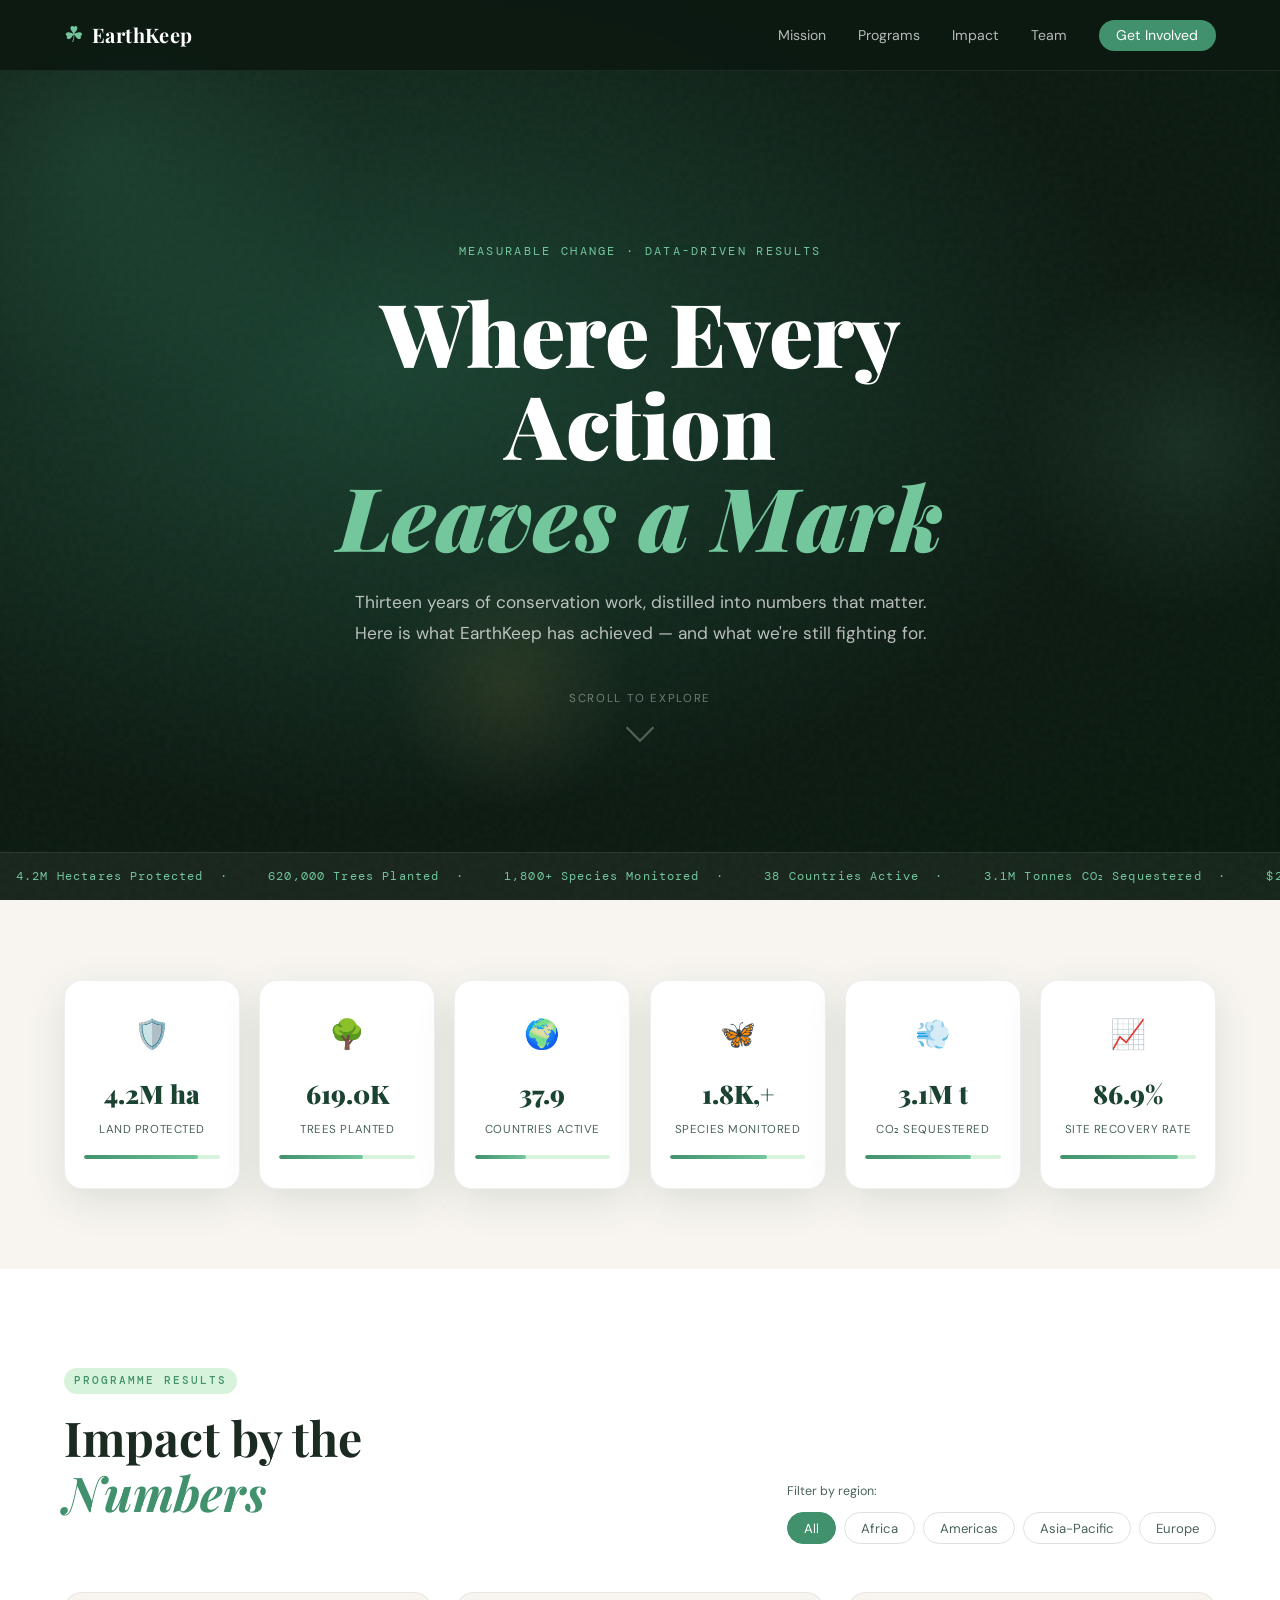
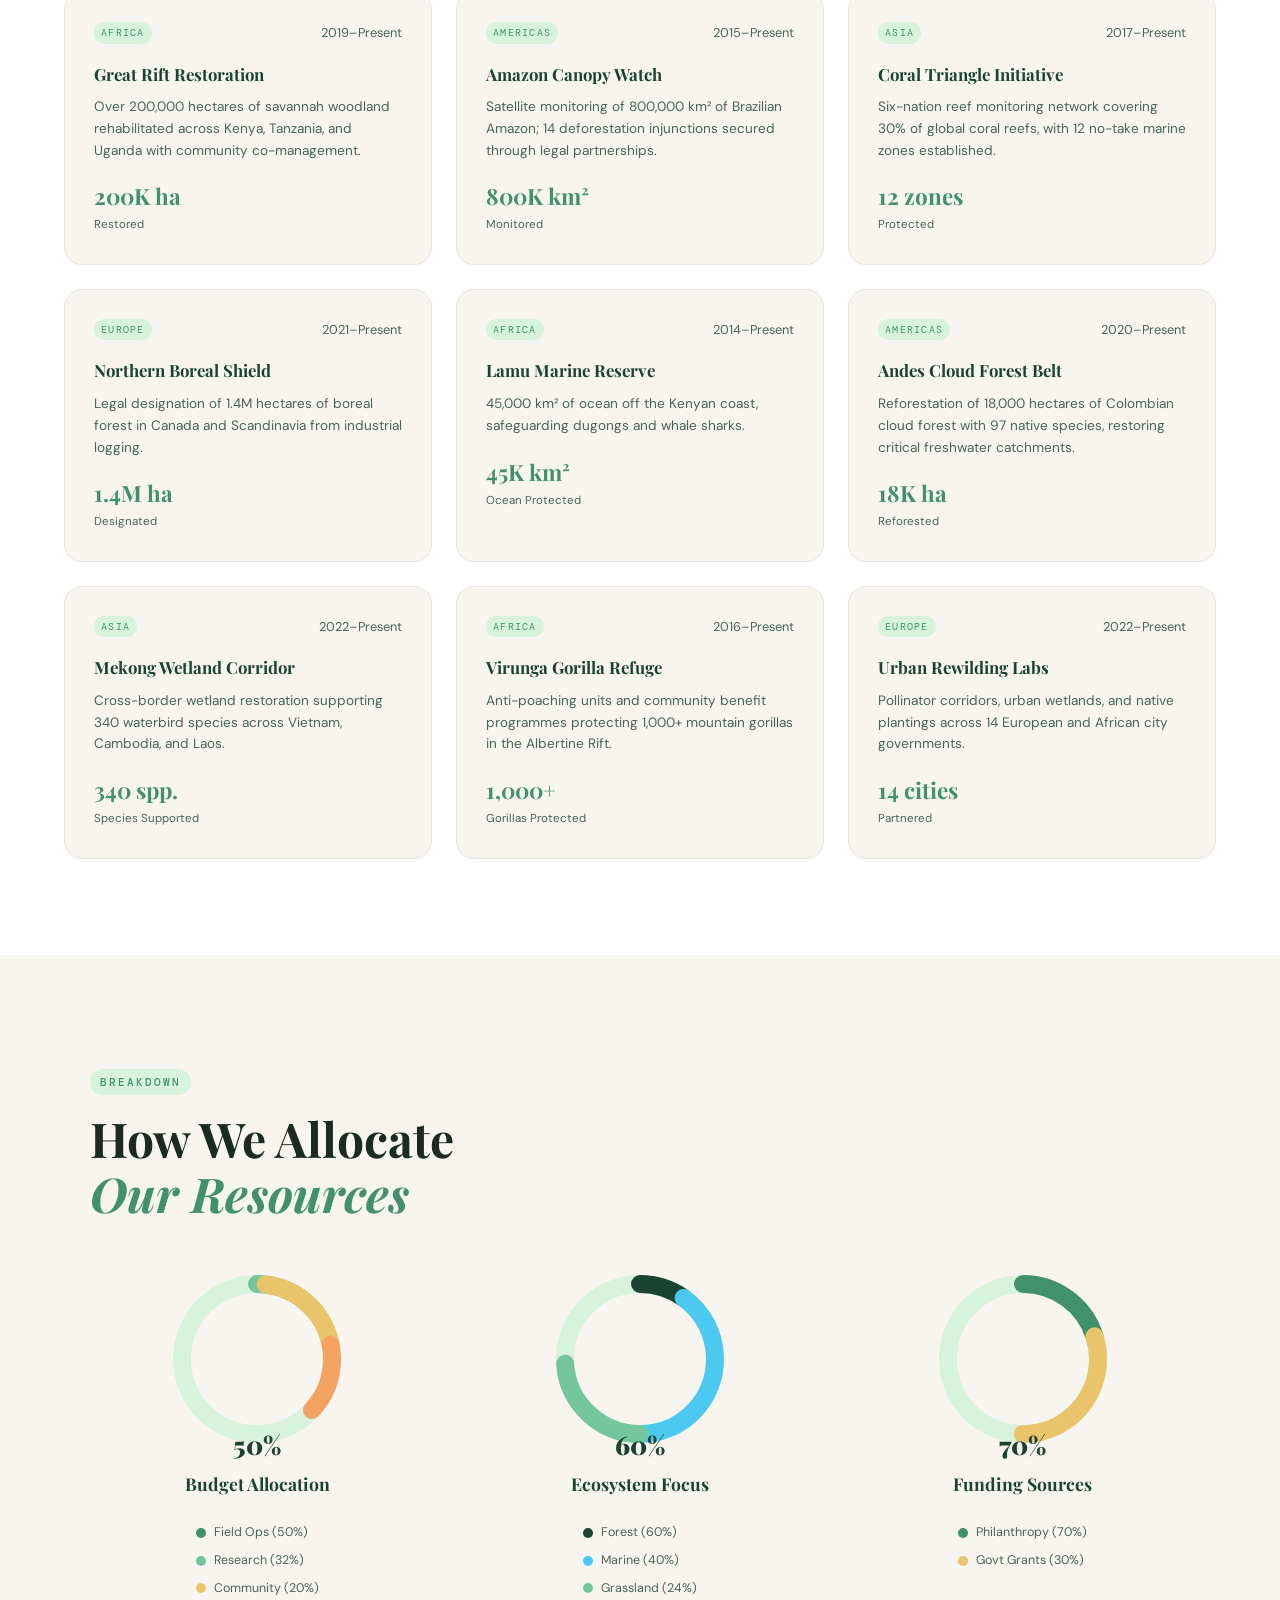
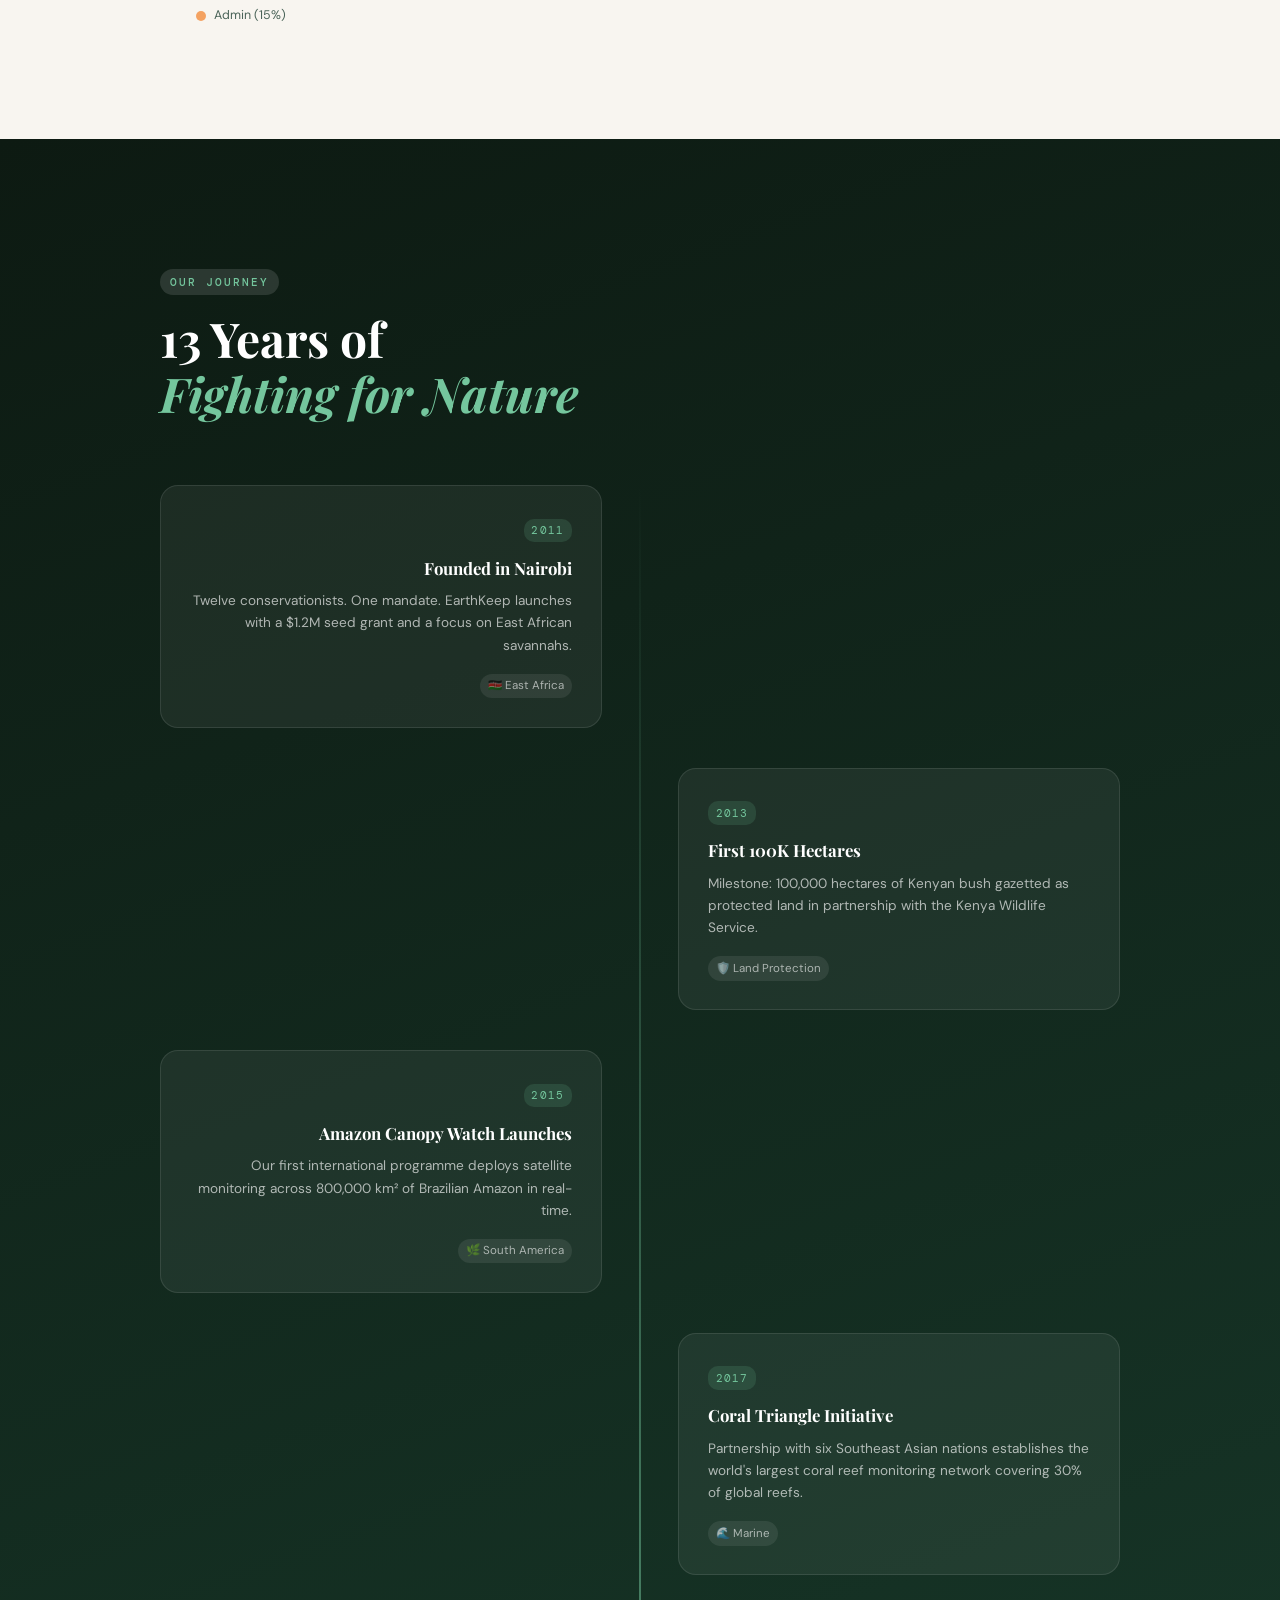
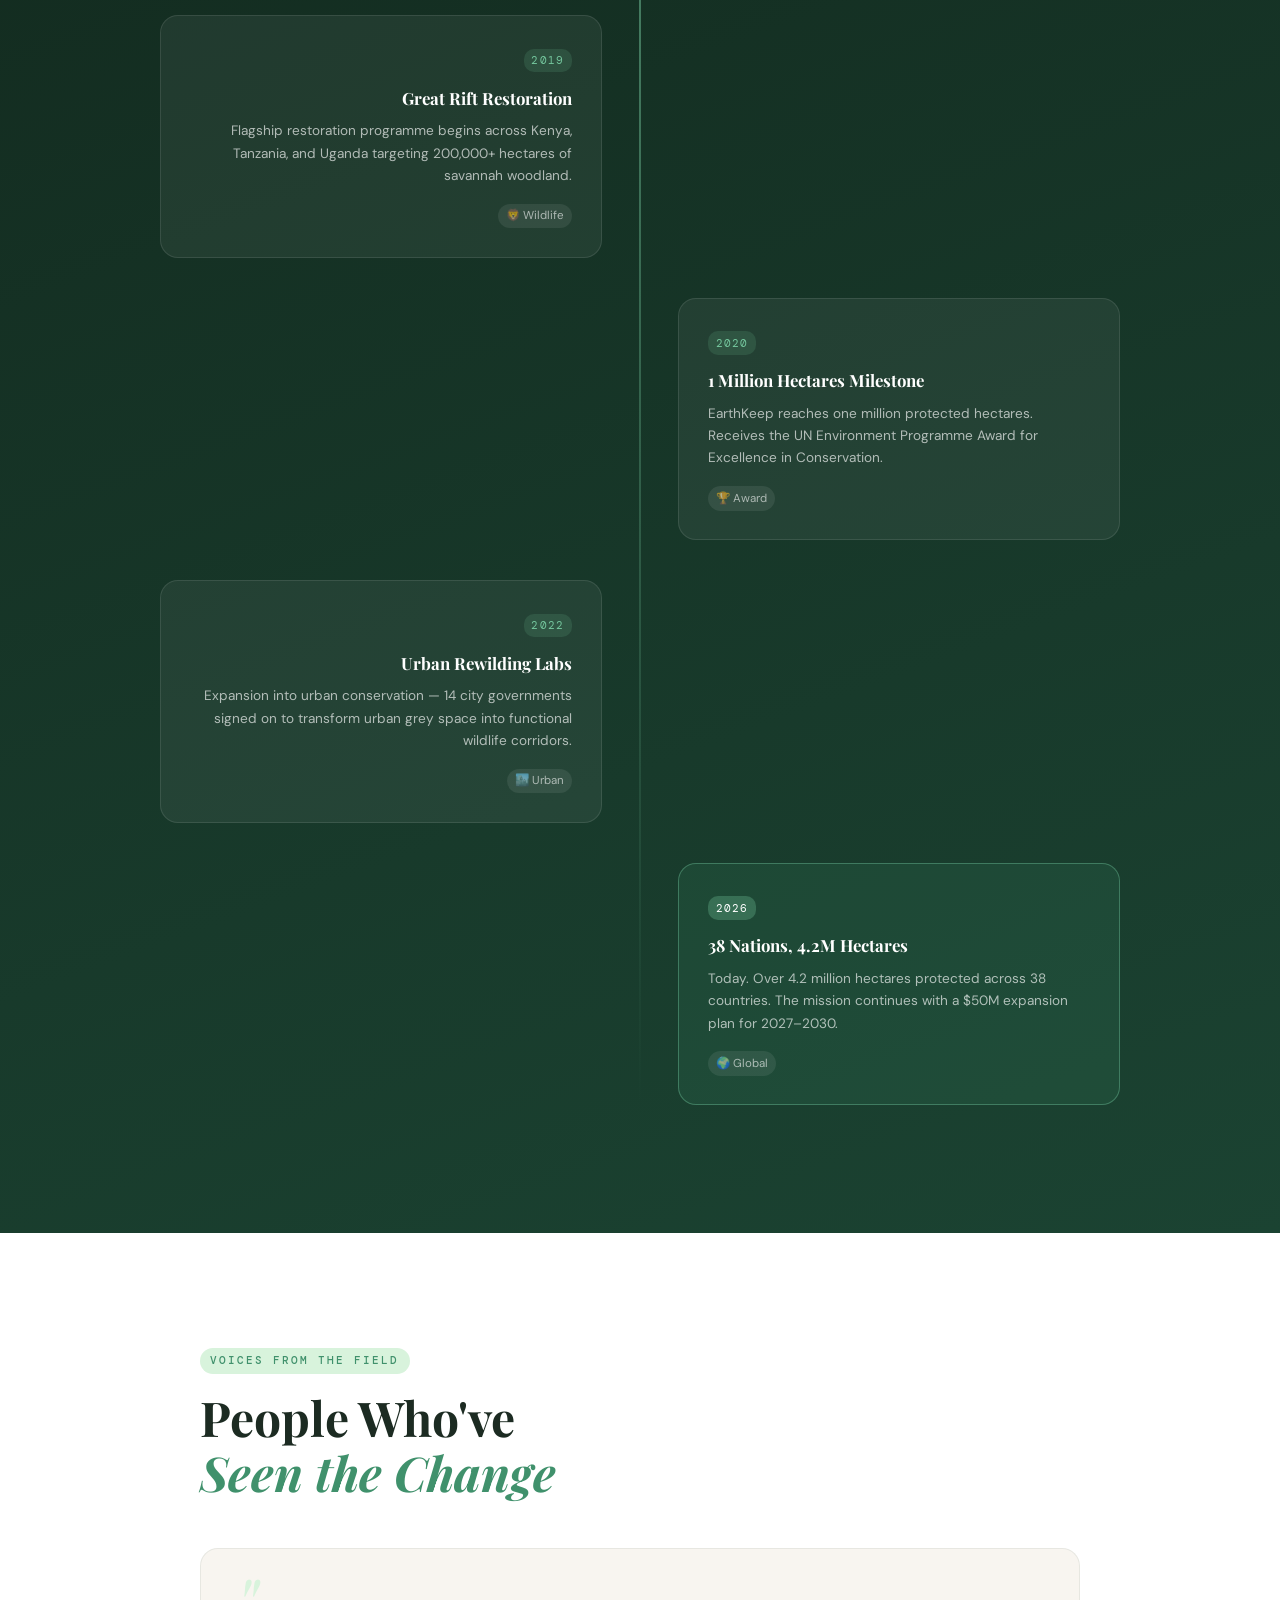
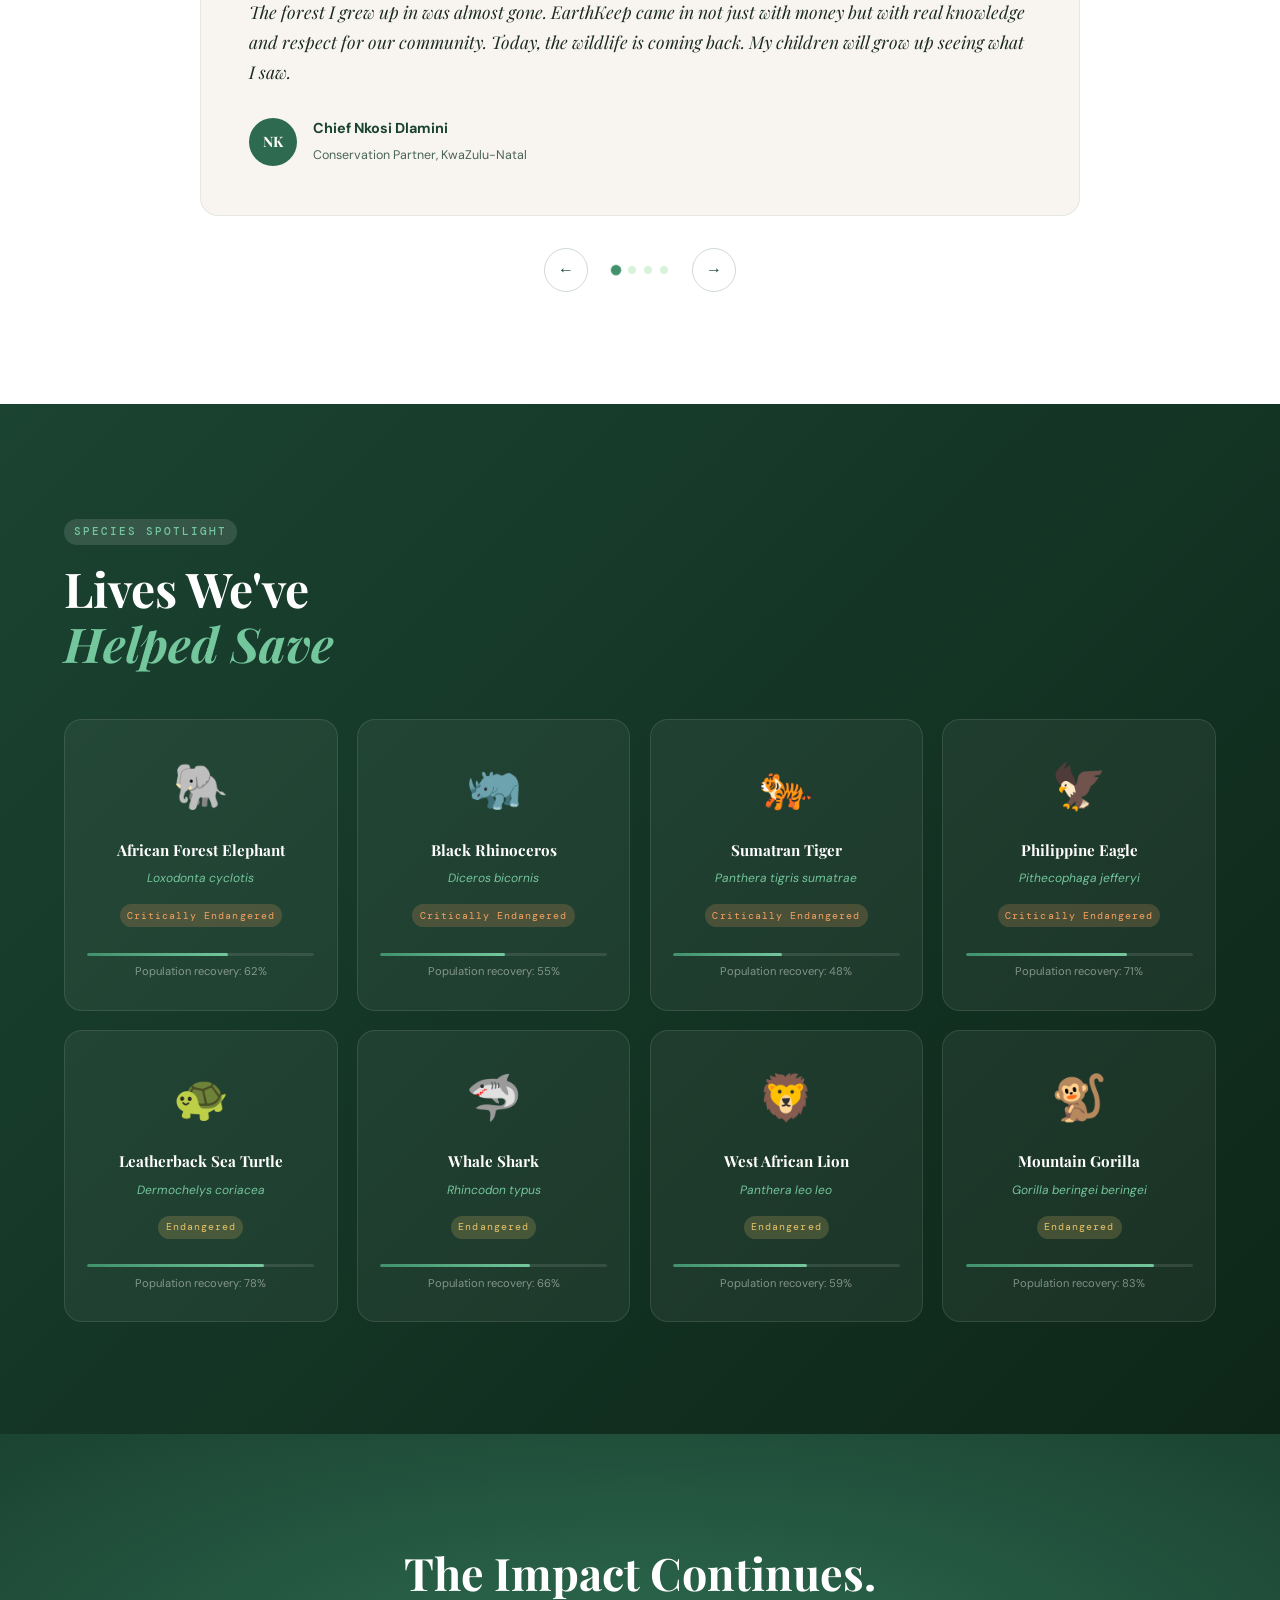
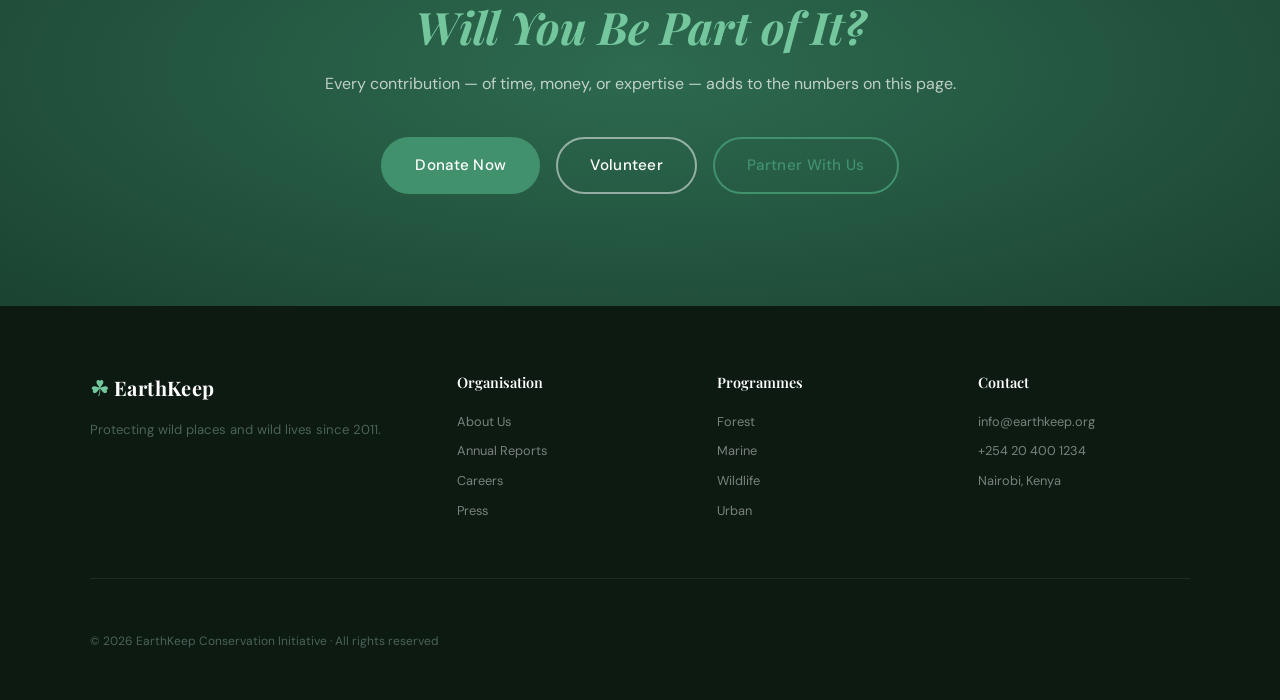
==== impact.html @ 7b8c045f "done impact page" ====
<!DOCTYPE html>
<html lang="en">
<head>
  <meta charset="UTF-8" />
  <meta name="viewport" content="width=device-width, initial-scale=1.0"/>
  <title>Our Impact — EarthKeep</title>
  <link rel="stylesheet" href="styles.css" />
  <link href="https://fonts.googleapis.com/css2?family=Playfair+Display:ital,wght@0,400;0,700;0,900;1,400;1,700&family=DM+Sans:opsz,wght@9..40,300;9..40,400;9..40,500&family=DM+Mono:wght@400;500&display=swap" rel="stylesheet"/>
</head>
<body>

  <!-- NAV -->
  <nav class="nav">
    <a href="index.html" class="nav-logo">
      <span class="logo-leaf">&#9752;</span>
      <span class="logo-text">EarthKeep</span>
    </a>
    <ul class="nav-links">
      <li><a href="index.html#mission">Mission</a></li>
      <li><a href="index.html#programs">Programs</a></li>
      <li><a href="impact.html" class="active">Impact</a></li>
      <li><a href="index.html#team">Team</a></li>
      <li><a href="index.html#join" class="nav-cta">Get Involved</a></li>
    </ul>
  </nav>

  <!-- HERO BANNER -->
  <header class="impact-hero">
    <div class="hero-grain"></div>
    <div class="floating-orb orb1"></div>
    <div class="floating-orb orb2"></div>
    <div class="floating-orb orb3"></div>
    <div class="impact-hero-inner">
      <p class="eyebrow">Measurable Change · Data-Driven Results</p>
      <h1>Where Every Action<br/><em>Leaves a Mark</em></h1>
      <p class="hero-sub">Thirteen years of conservation work, distilled into numbers that matter. Here is what EarthKeep has achieved — and what we're still fighting for.</p>
      <div class="hero-scroll-hint">
        <span>Scroll to explore</span>
        <div class="scroll-arrow"></div>
      </div>
    </div>
    <div class="hero-ticker">
      <div class="ticker-track">
        <span>4.2M Hectares Protected &nbsp;·&nbsp;</span>
        <span>620,000 Trees Planted &nbsp;·&nbsp;</span>
        <span>1,800+ Species Monitored &nbsp;·&nbsp;</span>
        <span>38 Countries Active &nbsp;·&nbsp;</span>
        <span>3.1M Tonnes CO₂ Sequestered &nbsp;·&nbsp;</span>
        <span>$240M Financing Mobilised &nbsp;·&nbsp;</span>
        <span>87% Site Recovery Rate &nbsp;·&nbsp;</span>
        <span>4.2M Hectares Protected &nbsp;·&nbsp;</span>
        <span>620,000 Trees Planted &nbsp;·&nbsp;</span>
        <span>1,800+ Species Monitored &nbsp;·&nbsp;</span>
        <span>38 Countries Active &nbsp;·&nbsp;</span>
        <span>3.1M Tonnes CO₂ Sequestered &nbsp;·&nbsp;</span>
        <span>$240M Financing Mobilised &nbsp;·&nbsp;</span>
        <span>87% Site Recovery Rate &nbsp;·&nbsp;</span>
      </div>
    </div>
  </header>

  <!-- KPI STRIP -->
  <section class="kpi-strip">
    <div class="kpi-inner">
      <div class="kpi-card" data-count="4.2" data-suffix="M ha">
        <div class="kpi-icon">🛡️</div>
        <div class="kpi-number"><span class="count-target">4.2M ha</span></div>
        <div class="kpi-label">Land Protected</div>
        <div class="kpi-bar"><div class="kpi-fill" style="--pct:84%"></div></div>
      </div>
      <div class="kpi-card" data-count="620" data-suffix="K">
        <div class="kpi-icon">🌳</div>
        <div class="kpi-number"><span class="count-target">620K</span></div>
        <div class="kpi-label">Trees Planted</div>
        <div class="kpi-bar"><div class="kpi-fill" style="--pct:62%"></div></div>
      </div>
      <div class="kpi-card" data-count="38" data-suffix="">
        <div class="kpi-icon">🌍</div>
        <div class="kpi-number"><span class="count-target">38</span></div>
        <div class="kpi-label">Countries Active</div>
        <div class="kpi-bar"><div class="kpi-fill" style="--pct:38%"></div></div>
      </div>
      <div class="kpi-card" data-count="1800" data-suffix="+">
        <div class="kpi-icon">🦋</div>
        <div class="kpi-number"><span class="count-target">1,800+</span></div>
        <div class="kpi-label">Species Monitored</div>
        <div class="kpi-bar"><div class="kpi-fill" style="--pct:72%"></div></div>
      </div>
      <div class="kpi-card" data-count="3.1" data-suffix="M t">
        <div class="kpi-icon">💨</div>
        <div class="kpi-number"><span class="count-target">3.1M t</span></div>
        <div class="kpi-label">CO₂ Sequestered</div>
        <div class="kpi-bar"><div class="kpi-fill" style="--pct:78%"></div></div>
      </div>
      <div class="kpi-card" data-count="87" data-suffix="%">
        <div class="kpi-icon">📈</div>
        <div class="kpi-number"><span class="count-target">87%</span></div>
        <div class="kpi-label">Site Recovery Rate</div>
        <div class="kpi-bar"><div class="kpi-fill" style="--pct:87%"></div></div>
      </div>
    </div>
  </section>

  <!-- YEAR FILTER + RESULTS TABLE -->
  <section class="results-section">
    <div class="results-inner">
      <div class="results-header">
        <div>
          <div class="section-tag">Programme Results</div>
          <h2 class="section-title">Impact by the<br/><em>Numbers</em></h2>
        </div>
        <div class="filter-group">
          <span class="filter-label">Filter by region:</span>
          <div class="filter-btns">
            <button class="filter-btn active" data-filter="all">All</button>
            <button class="filter-btn" data-filter="africa">Africa</button>
            <button class="filter-btn" data-filter="americas">Americas</button>
            <button class="filter-btn" data-filter="asia">Asia-Pacific</button>
            <button class="filter-btn" data-filter="europe">Europe</button>
          </div>
        </div>
      </div>

      <div class="results-grid" id="resultsGrid">
        <!-- Cards injected by JS -->
      </div>
    </div>
  </section>

  <!-- ANIMATED DONUT CHARTS -->
  <section class="charts-section">
    <div class="charts-inner">
      <div class="section-tag">Breakdown</div>
      <h2 class="section-title">How We Allocate<br/><em>Our Resources</em></h2>
      <div class="charts-row">
        <div class="chart-wrap">
          <svg class="donut" viewBox="0 0 120 120">
            <circle class="donut-bg" cx="60" cy="60" r="50"/>
            <circle class="donut-seg seg1" cx="60" cy="60" r="50" stroke-dasharray="157 157" stroke-dashoffset="157"/>
            <circle class="donut-seg seg2" cx="60" cy="60" r="50" stroke-dasharray="100 314" stroke-dashoffset="157"/>
            <circle class="donut-seg seg3" cx="60" cy="60" r="50" stroke-dasharray="62.8 314" stroke-dashoffset="57"/>
            <circle class="donut-seg seg4" cx="60" cy="60" r="50" stroke-dasharray="47 314" stroke-dashoffset="-5.8"/>
          </svg>
          <div class="donut-center"><span id="donutPct1">0</span>%</div>
          <h4>Budget Allocation</h4>
          <div class="legend">
            <div class="legend-item"><span class="dot d1"></span>Field Ops (50%)</div>
            <div class="legend-item"><span class="dot d2"></span>Research (32%)</div>
            <div class="legend-item"><span class="dot d3"></span>Community (20%)</div>
            <div class="legend-item"><span class="dot d4"></span>Admin (15%)</div>
          </div>
        </div>

        <div class="chart-wrap">
          <svg class="donut" viewBox="0 0 120 120">
            <circle class="donut-bg" cx="60" cy="60" r="50"/>
            <circle class="donut-seg seg5" cx="60" cy="60" r="50" stroke-dasharray="188 314" stroke-dashoffset="157"/>
            <circle class="donut-seg seg6" cx="60" cy="60" r="50" stroke-dasharray="126 314" stroke-dashoffset="-31"/>
            <circle class="donut-seg seg7" cx="60" cy="60" r="50" stroke-dasharray="75 314" stroke-dashoffset="-157"/>
          </svg>
          <div class="donut-center"><span id="donutPct2">0</span>%</div>
          <h4>Ecosystem Focus</h4>
          <div class="legend">
            <div class="legend-item"><span class="dot d5"></span>Forest (60%)</div>
            <div class="legend-item"><span class="dot d6"></span>Marine (40%)</div>
            <div class="legend-item"><span class="dot d7"></span>Grassland (24%)</div>
          </div>
        </div>

        <div class="chart-wrap">
          <svg class="donut" viewBox="0 0 120 120">
            <circle class="donut-bg" cx="60" cy="60" r="50"/>
            <circle class="donut-seg seg8" cx="60" cy="60" r="50" stroke-dasharray="220 314" stroke-dashoffset="157"/>
            <circle class="donut-seg seg9" cx="60" cy="60" r="50" stroke-dasharray="94 314" stroke-dashoffset="-63"/>
          </svg>
          <div class="donut-center"><span id="donutPct3">0</span>%</div>
          <h4>Funding Sources</h4>
          <div class="legend">
            <div class="legend-item"><span class="dot d8"></span>Philanthropy (70%)</div>
            <div class="legend-item"><span class="dot d9"></span>Govt Grants (30%)</div>
          </div>
        </div>
      </div>
    </div>
  </section>

  <!-- TIMELINE -->
  <section class="timeline-section">
    <div class="timeline-inner">
      <div class="section-tag light">Our Journey</div>
      <h2 class="section-title light">13 Years of<br/><em>Fighting for Nature</em></h2>
      <div class="tl-wrapper">
        <div class="tl-spine"></div>
        <div class="tl-events">
          <div class="tl-event left reveal">
            <div class="tl-bubble">
              <div class="tl-year-badge">2011</div>
              <h4>Founded in Nairobi</h4>
              <p>Twelve conservationists. One mandate. EarthKeep launches with a $1.2M seed grant and a focus on East African savannahs.</p>
              <div class="tl-chip">🇰🇪 East Africa</div>
            </div>
          </div>
          <div class="tl-event right reveal">
            <div class="tl-bubble">
              <div class="tl-year-badge">2013</div>
              <h4>First 100K Hectares</h4>
              <p>Milestone: 100,000 hectares of Kenyan bush gazetted as protected land in partnership with the Kenya Wildlife Service.</p>
              <div class="tl-chip">🛡️ Land Protection</div>
            </div>
          </div>
          <div class="tl-event left reveal">
            <div class="tl-bubble">
              <div class="tl-year-badge">2015</div>
              <h4>Amazon Canopy Watch Launches</h4>
              <p>Our first international programme deploys satellite monitoring across 800,000 km² of Brazilian Amazon in real-time.</p>
              <div class="tl-chip">🌿 South America</div>
            </div>
          </div>
          <div class="tl-event right reveal">
            <div class="tl-bubble">
              <div class="tl-year-badge">2017</div>
              <h4>Coral Triangle Initiative</h4>
              <p>Partnership with six Southeast Asian nations establishes the world's largest coral reef monitoring network covering 30% of global reefs.</p>
              <div class="tl-chip">🌊 Marine</div>
            </div>
          </div>
          <div class="tl-event left reveal">
            <div class="tl-bubble">
              <div class="tl-year-badge">2019</div>
              <h4>Great Rift Restoration</h4>
              <p>Flagship restoration programme begins across Kenya, Tanzania, and Uganda targeting 200,000+ hectares of savannah woodland.</p>
              <div class="tl-chip">🦁 Wildlife</div>
            </div>
          </div>
          <div class="tl-event right reveal">
            <div class="tl-bubble">
              <div class="tl-year-badge">2020</div>
              <h4>1 Million Hectares Milestone</h4>
              <p>EarthKeep reaches one million protected hectares. Receives the UN Environment Programme Award for Excellence in Conservation.</p>
              <div class="tl-chip">🏆 Award</div>
            </div>
          </div>
          <div class="tl-event left reveal">
            <div class="tl-bubble">
              <div class="tl-year-badge">2022</div>
              <h4>Urban Rewilding Labs</h4>
              <p>Expansion into urban conservation — 14 city governments signed on to transform urban grey space into functional wildlife corridors.</p>
              <div class="tl-chip">🏙️ Urban</div>
            </div>
          </div>
          <div class="tl-event right reveal">
            <div class="tl-bubble tl-bubble-current">
              <div class="tl-year-badge current">2026</div>
              <h4>38 Nations, 4.2M Hectares</h4>
              <p>Today. Over 4.2 million hectares protected across 38 countries. The mission continues with a $50M expansion plan for 2027–2030.</p>
              <div class="tl-chip">🌍 Global</div>
            </div>
          </div>
        </div>
      </div>
    </div>
  </section>

  <!-- TESTIMONIALS CAROUSEL -->
  <section class="testimonials-section">
    <div class="testimonials-inner">
      <div class="section-tag">Voices from the Field</div>
      <h2 class="section-title">People Who've<br/><em>Seen the Change</em></h2>
      <div class="carousel-wrap">
        <div class="carousel" id="carousel">
          <div class="testimonial-card active">
            <div class="quote-mark">"</div>
            <p>The forest I grew up in was almost gone. EarthKeep came in not just with money but with real knowledge and respect for our community. Today, the wildlife is coming back. My children will grow up seeing what I saw.</p>
            <div class="testimonial-author">
              <div class="author-avatar" style="background:#2d6a4f">NK</div>
              <div>
                <strong>Chief Nkosi Dlamini</strong>
                <span>Conservation Partner, KwaZulu-Natal</span>
              </div>
            </div>
          </div>
          <div class="testimonial-card">
            <div class="quote-mark">"</div>
            <p>As a marine biologist, I have watched reefs bleach and die for two decades. Working with EarthKeep's Coral Triangle team showed me what rapid, coordinated response actually looks like. The data speaks for itself.</p>
            <div class="testimonial-author">
              <div class="author-avatar" style="background:#40916c">SL</div>
              <div>
                <strong>Dr. Sofia Lim</strong>
                <span>Marine Biologist, University of the Philippines</span>
              </div>
            </div>
          </div>
          <div class="testimonial-card">
            <div class="quote-mark">"</div>
            <p>We brought EarthKeep in to help structure our carbon offset strategy. What we got was a transformative long-term partnership that exceeded every environmental KPI we set. Exceptional organisation.</p>
            <div class="testimonial-author">
              <div class="author-avatar" style="background:#1b4332">MV</div>
              <div>
                <strong>Mireille Vos</strong>
                <span>Chief Sustainability Officer, NordGroup AG</span>
              </div>
            </div>
          </div>
          <div class="testimonial-card">
            <div class="quote-mark">"</div>
            <p>I joined as a volunteer with zero field experience. Six months later I was running community workshops in the Mara. The training, the mentorship, the purpose — it changed the trajectory of my entire career.</p>
            <div class="testimonial-author">
              <div class="author-avatar" style="background:#52b788">JA</div>
              <div>
                <strong>James Adeola</strong>
                <span>Field Volunteer turned Conservation Officer</span>
              </div>
            </div>
          </div>
        </div>
        <div class="carousel-controls">
          <button class="carousel-btn prev" id="prevBtn">&#8592;</button>
          <div class="carousel-dots" id="carouselDots"></div>
          <button class="carousel-btn next" id="nextBtn">&#8594;</button>
        </div>
      </div>
    </div>
  </section>

  <!-- SPECIES SPOTLIGHT -->
  <section class="species-section">
    <div class="species-inner">
      <div class="section-tag light">Species Spotlight</div>
      <h2 class="section-title light">Lives We've<br/><em>Helped Save</em></h2>
      <div class="species-grid" id="speciesGrid">
        <!-- Injected by JS -->
      </div>
    </div>
  </section>

  <!-- CTA FOOTER STRIP -->
  <section class="cta-strip">
    <div class="cta-inner">
      <h2>The Impact Continues.<br/><em>Will You Be Part of It?</em></h2>
      <p>Every contribution — of time, money, or expertise — adds to the numbers on this page.</p>
      <div class="cta-btns">
        <a href="index.html#join" class="btn btn-primary">Donate Now</a>
        <a href="index.html#join" class="btn btn-ghost">Volunteer</a>
        <a href="index.html#join" class="btn btn-outline">Partner With Us</a>
      </div>
    </div>
  </section>

  <!-- FOOTER -->
  <footer class="footer">
    <div class="footer-inner">
      <div class="footer-brand">
        <span class="logo-leaf">&#9752;</span>
        <span class="logo-text">EarthKeep</span>
        <p>Protecting wild places and wild lives since 2011.</p>
      </div>
      <div class="footer-links">
        <div class="footer-col">
          <h5>Organisation</h5>
          <a href="#">About Us</a>
          <a href="#">Annual Reports</a>
          <a href="#">Careers</a>
          <a href="#">Press</a>
        </div>
        <div class="footer-col">
          <h5>Programmes</h5>
          <a href="#">Forest</a>
          <a href="#">Marine</a>
          <a href="#">Wildlife</a>
          <a href="#">Urban</a>
        </div>
        <div class="footer-col">
          <h5>Contact</h5>
          <a href="#">info@earthkeep.org</a>
          <a href="#">+254 20 400 1234</a>
          <a href="#">Nairobi, Kenya</a>
        </div>
      </div>
    </div>
    <div class="footer-bottom">
      <p>© 2026 EarthKeep Conservation Initiative · All rights reserved</p>
    </div>
  </footer>

  <script src="script.js"></script>
</body>
</html>
---- styles.css ----
/* ===== VARIABLES & RESET ===== */
:root {
  --green-deep: #1b4332;
  --green-mid: #2d6a4f;
  --green-bright: #40916c;
  --green-light: #74c69d;
  --green-pale: #d8f3dc;
  --amber: #e9c46a;
  --amber-dark: #f4a261;
  --teal: #4cc9f0;
  --cream: #f8f5f0;
  --dark: #111714;
  --text-main: #1c2b22;
  --text-muted: #4a6358;
  --white: #ffffff;
  --font-display: 'Playfair Display', Georgia, serif;
  --font-body: 'DM Sans', sans-serif;
  --font-mono: 'DM Mono', monospace;
  --radius: 16px;
  --shadow-sm: 0 2px 12px rgba(27,67,50,0.08);
  --shadow-lg: 0 20px 60px rgba(27,67,50,0.15);
  --transition: 0.4s cubic-bezier(0.4, 0, 0.2, 1);
}

*, *::before, *::after { box-sizing: border-box; margin: 0; padding: 0; }
html { scroll-behavior: smooth; font-size: 16px; }
body {
  font-family: var(--font-body);
  color: var(--text-main);
  background: var(--cream);
  line-height: 1.7;
  overflow-x: hidden;
}
img { max-width: 100%; display: block; }
a { text-decoration: none; color: inherit; }

/* ===== TYPOGRAPHY ===== */
.section-title {
  font-family: var(--font-display);
  font-size: clamp(2rem, 4vw, 3.2rem);
  font-weight: 700;
  line-height: 1.15;
  margin-bottom: 1.5rem;
}
.section-title em { font-style: italic; color: var(--green-bright); }
.section-title.light em { color: var(--green-light); }
.section-tag {
  font-family: var(--font-mono);
  font-size: 0.72rem;
  font-weight: 500;
  letter-spacing: 0.18em;
  text-transform: uppercase;
  color: var(--green-bright);
  background: var(--green-pale);
  display: inline-block;
  padding: 0.35em 0.9em;
  border-radius: 20px;
  margin-bottom: 1.2rem;
}
.section-tag.light {
  background: rgba(255,255,255,0.15);
  color: var(--green-pale);
}
p { margin-bottom: 1rem; color: var(--text-muted); }
.text-link {
  font-weight: 500;
  color: var(--green-bright);
  border-bottom: 1.5px solid var(--green-light);
  padding-bottom: 2px;
  transition: color var(--transition), border-color var(--transition);
}
.text-link:hover { color: var(--green-deep); border-color: var(--green-deep); }

/* ===== BUTTONS ===== */
.btn {
  display: inline-block;
  padding: 0.85rem 2rem;
  border-radius: 50px;
  font-family: var(--font-body);
  font-weight: 500;
  font-size: 0.95rem;
  letter-spacing: 0.02em;
  cursor: pointer;
  transition: all 0.3s ease;
  border: 2px solid transparent;
}
.btn.small { padding: 0.6rem 1.4rem; font-size: 0.88rem; }
.btn-primary {
  background: var(--green-bright);
  color: var(--white);
  border-color: var(--green-bright);
}
.btn-primary:hover { background: var(--green-deep); border-color: var(--green-deep); transform: translateY(-2px); box-shadow: 0 8px 24px rgba(64,145,108,0.35); }
.btn-ghost {
  background: transparent;
  color: var(--white);
  border-color: rgba(255,255,255,0.5);
}
.btn-ghost:hover { background: rgba(255,255,255,0.12); border-color: var(--white); }
.btn-outline {
  background: transparent;
  color: var(--green-bright);
  border-color: var(--green-bright);
}
.btn-outline:hover { background: var(--green-bright); color: var(--white); }

/* ===== NAV ===== */
.nav {
  position: fixed;
  top: 0; left: 0; right: 0;
  z-index: 100;
  display: flex;
  align-items: center;
  justify-content: space-between;
  padding: 1rem 4%;
  background: rgba(27,67,50,0.92);
  backdrop-filter: blur(12px);
  border-bottom: 1px solid rgba(255,255,255,0.07);
}
.nav-logo { display: flex; align-items: center; gap: 0.5rem; }
.logo-leaf { font-size: 1.5rem; color: var(--green-light); }
.logo-text {
  font-family: var(--font-display);
  font-size: 1.3rem;
  font-weight: 700;
  color: var(--white);
  letter-spacing: 0.02em;
}
.nav-links {
  list-style: none;
  display: flex;
  align-items: center;
  gap: 2rem;
}
.nav-links a {
  color: rgba(255,255,255,0.8);
  font-size: 0.9rem;
  font-weight: 400;
  transition: color 0.2s;
}
.nav-links a:hover { color: var(--green-light); }
.nav-cta {
  background: var(--green-bright) !important;
  color: var(--white) !important;
  padding: 0.45rem 1.2rem;
  border-radius: 50px;
}
.nav-cta:hover { background: var(--green-light) !important; color: var(--green-deep) !important; }
.hamburger { display: none; background: none; border: none; color: var(--white); font-size: 1.4rem; cursor: pointer; }

/* ===== HERO ===== */
.hero {
  position: relative;
  min-height: 100vh;
  display: flex;
  flex-direction: column;
  justify-content: center;
  align-items: flex-start;
  padding: 10rem 6% 6rem;
  background:
    linear-gradient(135deg, rgba(17,23,20,0.82) 0%, rgba(27,67,50,0.70) 60%, rgba(64,145,108,0.4) 100%),
    url('https://images.unsplash.com/photo-1448375240586-882707db888b?w=1600&q=80') center/cover no-repeat;
  overflow: hidden;
}
.hero-bg-overlay {
  position: absolute; inset: 0;
  background: radial-gradient(ellipse at 80% 40%, rgba(116,198,157,0.12), transparent 60%);
  pointer-events: none;
}
.noise-overlay {
  position: absolute; inset: 0;
  background-image: url("data:image/svg+xml,%3Csvg viewBox='0 0 256 256' xmlns='http://www.w3.org/2000/svg'%3E%3Cfilter id='noise'%3E%3CfeTurbulence type='fractalNoise' baseFrequency='0.9' numOctaves='4' stitchTiles='stitch'/%3E%3C/filter%3E%3Crect width='100%25' height='100%25' filter='url(%23noise)' opacity='0.04'/%3E%3C/svg%3E");
  opacity: 0.3; pointer-events: none;
}
.hero-content { position: relative; z-index: 2; max-width: 760px; }
.hero-eyebrow {
  font-family: var(--font-mono);
  font-size: 0.75rem;
  letter-spacing: 0.2em;
  text-transform: uppercase;
  color: var(--green-light);
  margin-bottom: 1.2rem;
}
.hero-title {
  font-family: var(--font-display);
  font-size: clamp(2.8rem, 6.5vw, 5.2rem);
  font-weight: 900;
  line-height: 1.05;
  color: var(--white);
  margin-bottom: 1.5rem;
  animation: heroFadeUp 0.9s ease both;
}
.hero-title em { font-style: italic; color: var(--green-light); }
.hero-sub {
  font-size: 1.1rem;
  color: rgba(255,255,255,0.8);
  max-width: 560px;
  margin-bottom: 2.5rem;
  line-height: 1.75;
  animation: heroFadeUp 0.9s 0.15s ease both;
}
.hero-actions {
  display: flex;
  gap: 1rem;
  flex-wrap: wrap;
  animation: heroFadeUp 0.9s 0.3s ease both;
}
@keyframes heroFadeUp {
  from { opacity: 0; transform: translateY(28px); }
  to { opacity: 1; transform: translateY(0); }
}
.hero-stats-bar {
  position: absolute;
  bottom: 0; left: 0; right: 0;
  display: flex;
  justify-content: center;
  align-items: center;
  gap: 0;
  background: rgba(17,23,20,0.88);
  backdrop-filter: blur(10px);
  border-top: 1px solid rgba(255,255,255,0.07);
  padding: 1.5rem 6%;
  animation: heroFadeUp 0.9s 0.5s ease both;
}
.stat { text-align: center; padding: 0 2.5rem; }
.stat-num {
  display: block;
  font-family: var(--font-display);
  font-size: 2rem;
  font-weight: 700;
  color: var(--green-light);
  line-height: 1;
}
.stat-label {
  font-size: 0.75rem;
  color: rgba(255,255,255,0.6);
  letter-spacing: 0.06em;
  text-transform: uppercase;
  margin-top: 0.3rem;
  display: block;
}
.stat-divider { width: 1px; height: 40px; background: rgba(255,255,255,0.12); }

/* ===== MISSION ===== */
.mission { padding: 8rem 6%; background: var(--cream); }
.mission-inner { max-width: 1200px; margin: 0 auto; }
.mission-split {
  display: grid;
  grid-template-columns: 1fr 1fr;
  gap: 5rem;
  align-items: start;
  margin-top: 2rem;
}
.mission-text h2 { margin-bottom: 1.5rem; }
.mission-text p { font-size: 1rem; line-height: 1.8; }
.mission-visual {
  display: grid;
  grid-template-columns: 1fr 1fr;
  gap: 1.2rem;
}
.eco-card {
  background: var(--white);
  border-radius: var(--radius);
  padding: 1.5rem;
  border: 1px solid rgba(27,67,50,0.08);
  box-shadow: var(--shadow-sm);
  transition: transform var(--transition), box-shadow var(--transition);
  opacity: 0;
  transform: translateY(20px);
}
.eco-card.visible { opacity: 1; transform: translateY(0); }
.eco-card:hover { transform: translateY(-6px); box-shadow: var(--shadow-lg); }
.eco-icon { font-size: 1.8rem; margin-bottom: 0.8rem; }
.eco-card h4 { font-family: var(--font-display); font-size: 1rem; margin-bottom: 0.5rem; color: var(--green-deep); }
.eco-card p { font-size: 0.85rem; margin-bottom: 0; }

/* ===== PROGRAMS ===== */
.programs {
  padding: 8rem 6%;
  background: linear-gradient(160deg, var(--green-deep) 0%, #0d2618 100%);
  position: relative;
  overflow: hidden;
}
.programs::before {
  content: '';
  position: absolute;
  top: -100px; right: -100px;
  width: 500px; height: 500px;
  background: radial-gradient(circle, rgba(64,145,108,0.15), transparent 70%);
  border-radius: 50%;
}
.programs-inner { max-width: 1200px; margin: 0 auto; position: relative; z-index: 1; }
.programs-inner .section-title { color: var(--white); }
.programs-grid {
  display: grid;
  grid-template-columns: repeat(4, 1fr);
  grid-template-rows: auto auto;
  gap: 1.2rem;
  margin-top: 3rem;
}
.program-card {
  background: rgba(255,255,255,0.05);
  border: 1px solid rgba(255,255,255,0.1);
  border-radius: var(--radius);
  padding: 1.8rem;
  color: var(--white);
  transition: background var(--transition), transform var(--transition);
  position: relative;
  opacity: 0;
  transform: translateY(20px);
}
.program-card.visible { opacity: 1; transform: translateY(0); }
.program-card:hover { background: rgba(255,255,255,0.09); transform: translateY(-4px); }
.program-card.large {
  grid-column: span 2;
  background: rgba(64,145,108,0.18);
  border-color: rgba(116,198,157,0.3);
}
.program-badge {
  font-family: var(--font-mono);
  font-size: 0.65rem;
  letter-spacing: 0.15em;
  text-transform: uppercase;
  color: var(--amber);
  background: rgba(233,196,106,0.15);
  display: inline-block;
  padding: 0.25em 0.7em;
  border-radius: 10px;
  margin-bottom: 0.8rem;
}
.program-card h3 { font-family: var(--font-display); font-size: 1.25rem; margin-bottom: 0.4rem; }
.program-meta { font-size: 0.75rem; color: var(--green-light); letter-spacing: 0.05em; margin-bottom: 0.8rem; }
.program-card p { font-size: 0.88rem; color: rgba(255,255,255,0.7); }
.program-tags { display: flex; flex-wrap: wrap; gap: 0.4rem; margin-top: 1rem; }
.program-tags span {
  font-size: 0.72rem;
  padding: 0.2em 0.7em;
  border-radius: 20px;
  background: rgba(116,198,157,0.15);
  color: var(--green-light);
  border: 1px solid rgba(116,198,157,0.25);
}

/* ===== IMPACT ===== */
.impact { padding: 8rem 6%; background: var(--cream); }
.impact-inner { max-width: 1200px; margin: 0 auto; }
.impact-grid {
  display: grid;
  grid-template-columns: repeat(3, 1fr);
  gap: 2.5rem;
  margin: 3rem 0 5rem;
}
.impact-item {
  text-align: center;
  opacity: 0; transform: translateY(20px);
  transition: all 0.5s ease;
}
.impact-item.visible { opacity: 1; transform: translateY(0); }
.impact-circle {
  width: 160px; height: 160px;
  border-radius: 50%;
  background: var(--green-pale);
  border: 4px solid var(--green-bright);
  display: flex; align-items: center; justify-content: center;
  margin: 0 auto 1.5rem;
  position: relative;
}
.impact-circle.amber { background: #fff8e7; border-color: var(--amber-dark); }
.impact-circle.teal { background: #e8f8ff; border-color: var(--teal); }
.impact-big {
  font-family: var(--font-display);
  font-size: 2rem;
  font-weight: 900;
  color: var(--green-deep);
}
.impact-circle.amber .impact-big { color: #b5451b; }
.impact-circle.teal .impact-big { color: #0077a8; }
.impact-item p { font-size: 0.9rem; line-height: 1.6; max-width: 220px; margin: 0 auto; }

/* Timeline */
.timeline { margin-top: 2rem; }
.timeline-title {
  font-family: var(--font-mono);
  font-size: 0.72rem;
  letter-spacing: 0.18em;
  text-transform: uppercase;
  color: var(--green-bright);
  margin-bottom: 2rem;
}
.timeline-track {
  display: flex;
  gap: 0;
  position: relative;
  padding-left: 2rem;
  border-left: 2px solid var(--green-pale);
}
.tl-item {
  position: relative;
  padding: 0 0 2.5rem 2.5rem;
  opacity: 0;
  transform: translateX(-12px);
  transition: all 0.5s ease;
}
.tl-item.visible { opacity: 1; transform: translateX(0); }
.tl-dot {
  position: absolute;
  left: -0.55rem;
  top: 0.3rem;
  width: 12px; height: 12px;
  border-radius: 50%;
  background: var(--green-bright);
  border: 2px solid var(--cream);
  box-shadow: 0 0 0 3px var(--green-pale);
}
.tl-year {
  font-family: var(--font-display);
  font-weight: 700;
  font-size: 1.1rem;
  color: var(--green-deep);
  margin-bottom: 0.35rem;
}
.tl-desc { font-size: 0.88rem; line-height: 1.65; }

/* ===== TEAM ===== */
.team {
  padding: 8rem 6%;
  background: linear-gradient(160deg, #0d2618 0%, var(--green-deep) 100%);
}
.team-inner { max-width: 1200px; margin: 0 auto; }
.team-inner .section-title { color: var(--white); }
.team-grid {
  display: grid;
  grid-template-columns: repeat(4, 1fr);
  gap: 1.5rem;
  margin-top: 3rem;
}
.team-card {
  background: rgba(255,255,255,0.05);
  border: 1px solid rgba(255,255,255,0.1);
  border-radius: var(--radius);
  padding: 2rem 1.5rem;
  text-align: center;
  color: var(--white);
  transition: background var(--transition), transform var(--transition);
  opacity: 0;
  transform: translateY(20px);
}
.team-card.visible { opacity: 1; transform: translateY(0); }
.team-card:hover { background: rgba(255,255,255,0.1); transform: translateY(-6px); }
.team-avatar {
  width: 64px; height: 64px;
  border-radius: 50%;
  display: flex; align-items: center; justify-content: center;
  font-family: var(--font-display);
  font-size: 1.2rem;
  font-weight: 700;
  color: var(--white);
  margin: 0 auto 1.2rem;
  border: 2px solid rgba(116,198,157,0.4);
}
.team-card h4 { font-family: var(--font-display); font-size: 1.05rem; margin-bottom: 0.3rem; }
.team-role { font-size: 0.75rem; color: var(--green-light); letter-spacing: 0.05em; margin-bottom: 0.8rem; }
.team-bio { font-size: 0.83rem; color: rgba(255,255,255,0.65); line-height: 1.6; margin-bottom: 0; }

/* ===== QUOTES ===== */
.quotes {
  padding: 6rem 6%;
  background: var(--green-pale);
}
.quotes-inner { max-width: 800px; margin: 0 auto; }
.featured-quote {
  font-family: var(--font-display);
  font-size: clamp(1.2rem, 2.5vw, 1.7rem);
  font-style: italic;
  line-height: 1.6;
  color: var(--green-deep);
  text-align: center;
  border: none;
}
.featured-quote cite {
  display: block;
  font-family: var(--font-mono);
  font-size: 0.75rem;
  font-style: normal;
  letter-spacing: 0.1em;
  color: var(--green-bright);
  margin-top: 1.5rem;
}

/* ===== JOIN ===== */
.join { padding: 8rem 6%; background: var(--white); }
.join-inner { max-width: 1100px; margin: 0 auto; text-align: center; }
.join-sub {
  max-width: 580px;
  margin: 0 auto 3rem;
  font-size: 1.05rem;
  line-height: 1.75;
}
.join-cards {
  display: grid;
  grid-template-columns: repeat(3, 1fr);
  gap: 1.5rem;
  margin-bottom: 3.5rem;
}
.join-option {
  background: var(--cream);
  border: 1px solid rgba(27,67,50,0.1);
  border-radius: var(--radius);
  padding: 2.5rem 2rem;
  transition: transform var(--transition), box-shadow var(--transition);
  opacity: 0;
  transform: translateY(20px);
}
.join-option.visible { opacity: 1; transform: translateY(0); }
.join-option:hover { transform: translateY(-6px); box-shadow: var(--shadow-lg); }
.join-option.highlight {
  background: var(--green-pale);
  border-color: var(--green-light);
}
.join-icon { font-size: 2.2rem; margin-bottom: 1rem; }
.join-option h4 { font-family: var(--font-display); font-size: 1.2rem; margin-bottom: 0.7rem; color: var(--green-deep); }
.join-option p { font-size: 0.9rem; line-height: 1.7; margin-bottom: 1.5rem; }

/* Newsletter */
.newsletter {
  background: var(--green-deep);
  border-radius: var(--radius);
  padding: 2.5rem;
  display: flex;
  align-items: center;
  justify-content: space-between;
  gap: 2rem;
  flex-wrap: wrap;
}
.newsletter-label {
  font-family: var(--font-display);
  font-size: 1.1rem;
  color: var(--white);
  margin-bottom: 0;
  font-style: italic;
}
.newsletter-form {
  display: flex;
  gap: 0.5rem;
  flex: 1;
  max-width: 420px;
}
.newsletter-form input {
  flex: 1;
  padding: 0.75rem 1.2rem;
  border-radius: 50px;
  border: none;
  outline: none;
  font-family: var(--font-body);
  font-size: 0.9rem;
  background: rgba(255,255,255,0.12);
  color: var(--white);
}
.newsletter-form input::placeholder { color: rgba(255,255,255,0.45); }
.newsletter-form button {
  padding: 0.75rem 1.5rem;
  border-radius: 50px;
  border: none;
  background: var(--green-light);
  color: var(--green-deep);
  font-family: var(--font-body);
  font-weight: 600;
  font-size: 0.88rem;
  cursor: pointer;
  transition: background 0.2s;
}
.newsletter-form button:hover { background: var(--amber); }

/* ===== FOOTER ===== */
.footer {
  background: var(--dark);
  color: rgba(255,255,255,0.65);
  padding: 5rem 6% 2rem;
}
.footer-inner {
  max-width: 1200px;
  margin: 0 auto;
  display: grid;
  grid-template-columns: 1.5fr repeat(4, 1fr);
  gap: 3rem;
  padding-bottom: 3rem;
  border-bottom: 1px solid rgba(255,255,255,0.08);
}
.footer-brand .logo-leaf { color: var(--green-light); }
.footer-brand .logo-text { color: var(--white); }
.footer-brand p { font-size: 0.85rem; margin-top: 0.8rem; line-height: 1.6; }
.footer-links { display: contents; }
.footer-col h5 {
  font-family: var(--font-display);
  font-size: 0.92rem;
  color: var(--white);
  margin-bottom: 1rem;
  font-weight: 600;
}
.footer-col a {
  display: block;
  font-size: 0.83rem;
  margin-bottom: 0.6rem;
  color: rgba(255,255,255,0.5);
  transition: color 0.2s;
}
.footer-col a:hover { color: var(--green-light); }
.footer-bottom {
  max-width: 1200px;
  margin: 0 auto;
  padding-top: 1.8rem;
  display: flex;
  justify-content: space-between;
  align-items: center;
  flex-wrap: wrap;
  gap: 1rem;
  font-size: 0.78rem;
  color: rgba(255,255,255,0.3);
}
.footer-socials a { color: rgba(255,255,255,0.4); transition: color 0.2s; }
.footer-socials a:hover { color: var(--green-light); }

/* ===== RESPONSIVE ===== */
@media (max-width: 1024px) {
  .mission-split { grid-template-columns: 1fr; gap: 3rem; }
  .programs-grid { grid-template-columns: 1fr 1fr; }
  .program-card.large { grid-column: span 2; }
  .team-grid { grid-template-columns: 1fr 1fr; }
  .footer-inner { grid-template-columns: 1fr 1fr; }
}

@media (max-width: 768px) {
  .nav-links { display: none; flex-direction: column; position: absolute; top: 100%; left: 0; right: 0; background: var(--green-deep); padding: 1.5rem; gap: 1rem; }
  .nav-links.open { display: flex; }
  .hamburger { display: block; }
  .hero { padding: 8rem 5% 5rem; }
  .hero-stats-bar { flex-wrap: wrap; gap: 1rem; padding: 1.5rem; }
  .stat { padding: 0 1rem; }
  .stat-divider { display: none; }
  .programs-grid { grid-template-columns: 1fr; }
  .program-card.large { grid-column: span 1; }
  .impact-grid { grid-template-columns: 1fr; }
  .team-grid { grid-template-columns: 1fr 1fr; }
  .join-cards { grid-template-columns: 1fr; }
  .footer-inner { grid-template-columns: 1fr 1fr; }
  .newsletter { flex-direction: column; text-align: center; }
  .newsletter-form { max-width: 100%; }
}

@media (max-width: 480px) {
  .mission-visual { grid-template-columns: 1fr; }
  .team-grid { grid-template-columns: 1fr; }
  .footer-inner { grid-template-columns: 1fr; }
  .hero-actions { flex-direction: column; }
  .footer-bottom { flex-direction: column; text-align: center; }
}

/* ===== TRANSITION DELAYS ===== */
.eco-card:nth-child(2) { transition-delay: 0.1s; }
.eco-card:nth-child(3) { transition-delay: 0.2s; }
.eco-card:nth-child(4) { transition-delay: 0.3s; }
.program-card:nth-child(2) { transition-delay: 0.1s; }
.program-card:nth-child(3) { transition-delay: 0.2s; }
.program-card:nth-child(4) { transition-delay: 0.3s; }
.program-card:nth-child(5) { transition-delay: 0.4s; }
.team-card:nth-child(2) { transition-delay: 0.1s; }
.team-card:nth-child(3) { transition-delay: 0.2s; }
.team-card:nth-child(4) { transition-delay: 0.3s; }
.join-option:nth-child(2) { transition-delay: 0.1s; }
.join-option:nth-child(3) { transition-delay: 0.2s; }
.tl-item:nth-child(2) { transition-delay: 0.1s; }
.tl-item:nth-child(3) { transition-delay: 0.2s; }
.tl-item:nth-child(4) { transition-delay: 0.3s; }
.tl-item:nth-child(5) { transition-delay: 0.4s; }




/* Impact Page */


/* ===== VARIABLES ===== */
:root {
  --green-deep: #1b4332;
  --green-mid: #2d6a4f;
  --green-bright: #40916c;
  --green-light: #74c69d;
  --green-pale: #d8f3dc;
  --amber: #e9c46a;
  --amber-dark: #f4a261;
  --teal: #4cc9f0;
  --cream: #f8f5f0;
  --dark: #0d1a12;
  --text-main: #1c2b22;
  --text-muted: #4a6358;
  --white: #ffffff;
  --font-display: 'Playfair Display', Georgia, serif;
  --font-body: 'DM Sans', sans-serif;
  --font-mono: 'DM Mono', monospace;
  --radius: 18px;
  --shadow: 0 12px 40px rgba(27,67,50,0.12);
  --shadow-lg: 0 24px 64px rgba(27,67,50,0.18);
  --ease: cubic-bezier(0.4, 0, 0.2, 1);
}

*, *::before, *::after { box-sizing: border-box; margin: 0; padding: 0; }
html { scroll-behavior: smooth; }
body {
  font-family: var(--font-body);
  color: var(--text-main);
  background: var(--cream);
  line-height: 1.7;
  overflow-x: hidden;
}
a { text-decoration: none; color: inherit; }

/* ===== TYPOGRAPHY ===== */
.section-title {
  font-family: var(--font-display);
  font-size: clamp(2rem, 4vw, 3rem);
  font-weight: 700;
  line-height: 1.15;
  margin-bottom: 1.5rem;
}
.section-title.light { color: var(--white); }
.section-title em { font-style: italic; color: var(--green-bright); }
.section-title.light em { color: var(--green-light); }
.section-tag {
  font-family: var(--font-mono);
  font-size: 0.7rem;
  font-weight: 500;
  letter-spacing: 0.18em;
  text-transform: uppercase;
  color: var(--green-bright);
  background: var(--green-pale);
  display: inline-block;
  padding: 0.3em 0.9em;
  border-radius: 20px;
  margin-bottom: 1rem;
}
.section-tag.light { background: rgba(255,255,255,0.12); color: var(--green-light); }

/* ===== BUTTONS ===== */
.btn {
  display: inline-block;
  padding: 0.85rem 2rem;
  border-radius: 50px;
  font-family: var(--font-body);
  font-weight: 500;
  font-size: 0.95rem;
  cursor: pointer;
  transition: all 0.3s var(--ease);
  border: 2px solid transparent;
}
.btn-primary { background: var(--green-bright); color: var(--white); border-color: var(--green-bright); }
.btn-primary:hover { background: var(--green-deep); border-color: var(--green-deep); transform: translateY(-2px); box-shadow: 0 8px 24px rgba(64,145,108,0.35); }
.btn-ghost { background: transparent; color: var(--white); border-color: rgba(255,255,255,0.5); }
.btn-ghost:hover { background: rgba(255,255,255,0.12); border-color: var(--white); }
.btn-outline { background: transparent; color: var(--green-bright); border-color: var(--green-bright); }
.btn-outline:hover { background: var(--green-bright); color: var(--white); }

/* ===== NAV ===== */
.nav {
  position: fixed; top: 0; left: 0; right: 0; z-index: 100;
  display: flex; align-items: center; justify-content: space-between;
  padding: 1rem 5%;
  background: rgba(13,26,18,0.92);
  backdrop-filter: blur(14px);
  border-bottom: 1px solid rgba(255,255,255,0.07);
}
.nav-logo { display: flex; align-items: center; gap: 0.5rem; }
.logo-leaf { font-size: 1.4rem; color: var(--green-light); }
.logo-text { font-family: var(--font-display); font-size: 1.25rem; font-weight: 700; color: var(--white); }
.nav-links { list-style: none; display: flex; align-items: center; gap: 2rem; }
.nav-links a { color: rgba(255,255,255,0.7); font-size: 0.88rem; transition: color 0.2s; }
.nav-links a:hover, .nav-links a.active { color: var(--green-light); }
.nav-cta { background: var(--green-bright) !important; color: var(--white) !important; padding: 0.4rem 1.1rem; border-radius: 50px; }
.nav-cta:hover { background: var(--green-light) !important; color: var(--green-deep) !important; }

/* ===== HERO ===== */
.impact-hero {
  position: relative;
  min-height: 100vh;
  display: flex;
  flex-direction: column;
  justify-content: center;
  align-items: center;
  text-align: center;
  padding: 9rem 5% 0;
  background: radial-gradient(ellipse at 30% 40%, #1b4332 0%, #0d1a12 60%, #0a1a0d 100%);
  overflow: hidden;
}
.hero-grain {
  position: absolute; inset: 0; pointer-events: none; z-index: 1;
  background-image: url("data:image/svg+xml,%3Csvg viewBox='0 0 200 200' xmlns='http://www.w3.org/2000/svg'%3E%3Cfilter id='n'%3E%3CfeTurbulence type='fractalNoise' baseFrequency='0.75' numOctaves='4' stitchTiles='stitch'/%3E%3C/filter%3E%3Crect width='100%25' height='100%25' filter='url(%23n)' opacity='0.05'/%3E%3C/svg%3E");
  opacity: 0.6;
}
.floating-orb {
  position: absolute; border-radius: 50%; pointer-events: none; z-index: 0;
  animation: floatOrb 8s ease-in-out infinite alternate;
}
.orb1 { width: 500px; height: 500px; background: radial-gradient(circle, rgba(64,145,108,0.18), transparent 70%); top: -100px; left: -150px; animation-delay: 0s; }
.orb2 { width: 350px; height: 350px; background: radial-gradient(circle, rgba(116,198,157,0.12), transparent 70%); top: 30%; right: -80px; animation-delay: 2s; }
.orb3 { width: 250px; height: 250px; background: radial-gradient(circle, rgba(233,196,106,0.1), transparent 70%); bottom: 10%; left: 30%; animation-delay: 4s; }
@keyframes floatOrb { from { transform: translate(0, 0) scale(1); } to { transform: translate(30px, -30px) scale(1.1); } }

.impact-hero-inner { position: relative; z-index: 2; max-width: 780px; padding-bottom: 4rem; }
.eyebrow {
  font-family: var(--font-mono);
  font-size: 0.72rem;
  letter-spacing: 0.2em;
  text-transform: uppercase;
  color: var(--green-light);
  margin-bottom: 1.5rem;
  animation: fadeUp 0.8s ease both;
}
.impact-hero h1 {
  font-family: var(--font-display);
  font-size: clamp(3rem, 7vw, 5.5rem);
  font-weight: 900;
  color: var(--white);
  line-height: 1.05;
  margin-bottom: 1.5rem;
  animation: fadeUp 0.8s 0.1s ease both;
}
.impact-hero h1 em { font-style: italic; color: var(--green-light); }
.hero-sub {
  font-size: 1.08rem;
  color: rgba(255,255,255,0.7);
  max-width: 580px;
  margin: 0 auto 2.5rem;
  line-height: 1.8;
  animation: fadeUp 0.8s 0.2s ease both;
}
@keyframes fadeUp { from { opacity: 0; transform: translateY(24px); } to { opacity: 1; transform: translateY(0); } }
.hero-scroll-hint { display: flex; flex-direction: column; align-items: center; gap: 0.6rem; animation: fadeUp 0.8s 0.4s ease both; }
.hero-scroll-hint span { font-size: 0.72rem; letter-spacing: 0.15em; text-transform: uppercase; color: rgba(255,255,255,0.4); }
.scroll-arrow {
  width: 20px; height: 20px;
  border-right: 2px solid rgba(255,255,255,0.3);
  border-bottom: 2px solid rgba(255,255,255,0.3);
  transform: rotate(45deg);
  animation: bounce 1.5s ease-in-out infinite;
}
@keyframes bounce { 0%,100% { transform: rotate(45deg) translate(0,0); opacity:0.4; } 50% { transform: rotate(45deg) translate(3px,3px); opacity:1; } }

/* TICKER */
.hero-ticker {
  position: absolute; bottom: 0; left: 0; right: 0;
  background: rgba(255,255,255,0.05);
  border-top: 1px solid rgba(255,255,255,0.08);
  overflow: hidden;
  padding: 0.85rem 0;
  z-index: 2;
}
.ticker-track {
  display: flex; white-space: nowrap;
  animation: ticker 30s linear infinite;
  font-family: var(--font-mono);
  font-size: 0.72rem;
  letter-spacing: 0.1em;
  color: var(--green-light);
}
.ticker-track span { padding: 0 1rem; }
@keyframes ticker { from { transform: translateX(0); } to { transform: translateX(-50%); } }

/* ===== KPI STRIP ===== */
.kpi-strip { padding: 5rem 5%; background: var(--cream); }
.kpi-inner {
  max-width: 1200px; margin: 0 auto;
  display: grid;
  grid-template-columns: repeat(6, 1fr);
  gap: 1.2rem;
}
.kpi-card {
  background: var(--white);
  border: 1px solid rgba(27,67,50,0.08);
  border-radius: var(--radius);
  padding: 1.8rem 1.2rem;
  text-align: center;
  box-shadow: var(--shadow);
  transition: transform 0.3s var(--ease), box-shadow 0.3s var(--ease);
  opacity: 0; transform: translateY(20px);
}
.kpi-card.visible { opacity: 1; transform: translateY(0); }
.kpi-card:hover { transform: translateY(-6px); box-shadow: var(--shadow-lg); }
.kpi-icon { font-size: 1.8rem; margin-bottom: 0.8rem; }
.kpi-number {
  font-family: var(--font-display);
  font-size: 1.6rem;
  font-weight: 900;
  color: var(--green-deep);
  margin-bottom: 0.3rem;
}
.kpi-label { font-size: 0.72rem; color: var(--text-muted); letter-spacing: 0.05em; margin-bottom: 1rem; text-transform: uppercase; }
.kpi-bar { height: 4px; background: var(--green-pale); border-radius: 4px; overflow: hidden; }
.kpi-fill {
  height: 100%;
  width: 0%;
  background: linear-gradient(90deg, var(--green-bright), var(--green-light));
  border-radius: 4px;
  transition: width 1.4s 0.3s var(--ease);
}
.kpi-card.visible .kpi-fill { width: var(--pct); }

/* ===== RESULTS SECTION ===== */
.results-section { padding: 6rem 5%; background: var(--white); }
.results-inner { max-width: 1200px; margin: 0 auto; }
.results-header {
  display: flex; align-items: flex-end;
  justify-content: space-between; flex-wrap: wrap;
  gap: 2rem; margin-bottom: 3rem;
}
.filter-label { font-size: 0.78rem; color: var(--text-muted); margin-bottom: 0.6rem; display: block; }
.filter-btns { display: flex; gap: 0.5rem; flex-wrap: wrap; }
.filter-btn {
  padding: 0.4rem 1rem;
  border-radius: 50px;
  border: 1.5px solid rgba(27,67,50,0.15);
  background: transparent;
  font-family: var(--font-body);
  font-size: 0.82rem;
  color: var(--text-muted);
  cursor: pointer;
  transition: all 0.2s;
}
.filter-btn:hover, .filter-btn.active {
  background: var(--green-bright);
  border-color: var(--green-bright);
  color: var(--white);
}
.results-grid {
  display: grid;
  grid-template-columns: repeat(3, 1fr);
  gap: 1.5rem;
}
.result-card {
  background: var(--cream);
  border-radius: var(--radius);
  padding: 1.8rem;
  border: 1px solid rgba(27,67,50,0.08);
  transition: transform 0.3s var(--ease), box-shadow 0.3s var(--ease), opacity 0.35s ease;
}
.result-card:hover { transform: translateY(-5px); box-shadow: var(--shadow-lg); }
.result-card.hidden { display: none; }
.result-card-top { display: flex; justify-content: space-between; align-items: flex-start; margin-bottom: 1rem; }
.result-region {
  font-family: var(--font-mono);
  font-size: 0.65rem;
  letter-spacing: 0.12em;
  text-transform: uppercase;
  color: var(--green-bright);
  background: var(--green-pale);
  padding: 0.2em 0.7em;
  border-radius: 10px;
}
.result-year { font-size: 0.8rem; color: var(--text-muted); }
.result-card h4 { font-family: var(--font-display); font-size: 1.05rem; margin-bottom: 0.5rem; color: var(--green-deep); }
.result-card p { font-size: 0.85rem; color: var(--text-muted); line-height: 1.6; margin-bottom: 1rem; }
.result-stat { font-family: var(--font-display); font-size: 1.4rem; font-weight: 700; color: var(--green-bright); }
.result-stat-label { font-size: 0.72rem; color: var(--text-muted); }

/* ===== CHARTS ===== */
.charts-section { padding: 7rem 5%; background: var(--cream); }
.charts-inner { max-width: 1100px; margin: 0 auto; }
.charts-row {
  display: grid;
  grid-template-columns: repeat(3, 1fr);
  gap: 3rem;
  margin-top: 3rem;
}
.chart-wrap { text-align: center; position: relative; }
.chart-wrap h4 { font-family: var(--font-display); font-size: 1.1rem; margin: 1.2rem 0 1rem; color: var(--green-deep); }
.donut { width: 180px; height: 180px; transform: rotate(-90deg); display: block; margin: 0 auto; }
.donut-bg { fill: none; stroke: var(--green-pale); stroke-width: 12; }
.donut-seg {
  fill: none;
  stroke-width: 12;
  stroke-linecap: round;
  stroke-dasharray: 0 314;
  transition: stroke-dasharray 1.5s var(--ease);
}
.seg1 { stroke: var(--green-bright); }
.seg2 { stroke: var(--green-light); }
.seg3 { stroke: var(--amber); }
.seg4 { stroke: var(--amber-dark); }
.seg5 { stroke: var(--green-deep); }
.seg6 { stroke: var(--teal); }
.seg7 { stroke: var(--green-light); }
.seg8 { stroke: var(--green-bright); }
.seg9 { stroke: var(--amber); }
.donut-center {
  position: absolute;
  top: 50%; left: 50%;
  transform: translate(-50%, -57%);
  font-family: var(--font-display);
  font-size: 1.6rem;
  font-weight: 900;
  color: var(--green-deep);
}
.legend { text-align: left; display: inline-flex; flex-direction: column; gap: 0.4rem; margin-top: 0.5rem; }
.legend-item { display: flex; align-items: center; gap: 0.5rem; font-size: 0.78rem; color: var(--text-muted); }
.dot { width: 10px; height: 10px; border-radius: 50%; flex-shrink: 0; }
.d1 { background: var(--green-bright); }
.d2 { background: var(--green-light); }
.d3 { background: var(--amber); }
.d4 { background: var(--amber-dark); }
.d5 { background: var(--green-deep); }
.d6 { background: var(--teal); }
.d7 { background: var(--green-light); }
.d8 { background: var(--green-bright); }
.d9 { background: var(--amber); }

/* ===== TIMELINE ===== */
.timeline-section {
  padding: 8rem 5%;
  background: linear-gradient(160deg, var(--dark) 0%, var(--green-deep) 100%);
  position: relative; overflow: hidden;
}
.timeline-inner { max-width: 960px; margin: 0 auto; }
.tl-wrapper { position: relative; margin-top: 4rem; }
.tl-spine {
  position: absolute;
  left: 50%; top: 0; bottom: 0;
  width: 2px;
  background: linear-gradient(to bottom, transparent, rgba(116,198,157,0.5), transparent);
  transform: translateX(-50%);
}
.tl-events { display: flex; flex-direction: column; gap: 2.5rem; }
.tl-event { width: 46%; position: relative; }
.tl-event.left { align-self: flex-start; margin-right: auto; text-align: right; }
.tl-event.right { align-self: flex-end; margin-left: auto; text-align: left; }
.tl-bubble {
  background: rgba(255,255,255,0.06);
  border: 1px solid rgba(255,255,255,0.1);
  border-radius: var(--radius);
  padding: 1.8rem;
  color: var(--white);
  transition: background 0.3s;
  opacity: 0;
  transform: translateY(20px);
  transition: opacity 0.5s ease, transform 0.5s ease, background 0.3s;
}
.tl-bubble:hover { background: rgba(255,255,255,0.1); }
.tl-bubble.reveal-done { opacity: 1; transform: translateY(0); }
.tl-bubble-current { border-color: rgba(116,198,157,0.4); background: rgba(64,145,108,0.15); }
.tl-year-badge {
  font-family: var(--font-mono);
  font-size: 0.7rem;
  letter-spacing: 0.1em;
  color: var(--green-light);
  background: rgba(116,198,157,0.15);
  display: inline-block;
  padding: 0.2em 0.7em;
  border-radius: 10px;
  margin-bottom: 0.7rem;
}
.tl-year-badge.current { background: rgba(116,198,157,0.3); color: #fff; }
.tl-bubble h4 { font-family: var(--font-display); font-size: 1.05rem; margin-bottom: 0.5rem; }
.tl-bubble p { font-size: 0.85rem; color: rgba(255,255,255,0.65); line-height: 1.65; margin-bottom: 0.8rem; }
.tl-chip {
  font-size: 0.72rem;
  background: rgba(255,255,255,0.08);
  border-radius: 20px;
  padding: 0.2em 0.7em;
  display: inline-block;
  color: rgba(255,255,255,0.6);
}

/* ===== TESTIMONIALS ===== */
.testimonials-section { padding: 7rem 5%; background: var(--white); }
.testimonials-inner { max-width: 880px; margin: 0 auto; }
.carousel-wrap { margin-top: 3rem; }
.carousel { position: relative; min-height: 260px; }
.testimonial-card {
  display: none;
  background: var(--cream);
  border-radius: var(--radius);
  padding: 3rem;
  border: 1px solid rgba(27,67,50,0.08);
  position: relative;
  animation: cardIn 0.5s var(--ease) both;
}
.testimonial-card.active { display: block; }
@keyframes cardIn { from { opacity: 0; transform: translateX(20px); } to { opacity: 1; transform: translateX(0); } }
.quote-mark {
  font-family: var(--font-display);
  font-size: 5rem;
  line-height: 1;
  color: var(--green-pale);
  position: absolute;
  top: 1rem; left: 2rem;
  font-style: italic;
}
.testimonial-card p {
  font-family: var(--font-display);
  font-style: italic;
  font-size: 1.1rem;
  line-height: 1.7;
  color: var(--text-main);
  position: relative;
  z-index: 1;
  margin-bottom: 1.8rem;
}
.testimonial-author { display: flex; align-items: center; gap: 1rem; }
.author-avatar {
  width: 48px; height: 48px;
  border-radius: 50%;
  display: flex; align-items: center; justify-content: center;
  font-family: var(--font-display);
  font-weight: 700;
  color: var(--white);
  font-size: 0.9rem;
  flex-shrink: 0;
}
.testimonial-author strong { display: block; font-size: 0.9rem; color: var(--green-deep); }
.testimonial-author span { font-size: 0.78rem; color: var(--text-muted); }
.carousel-controls { display: flex; align-items: center; justify-content: center; gap: 1.5rem; margin-top: 2rem; }
.carousel-btn {
  width: 44px; height: 44px;
  border-radius: 50%;
  border: 1.5px solid rgba(27,67,50,0.2);
  background: transparent;
  cursor: pointer;
  font-size: 1rem;
  color: var(--green-deep);
  transition: all 0.2s;
  display: flex; align-items: center; justify-content: center;
}
.carousel-btn:hover { background: var(--green-bright); border-color: var(--green-bright); color: var(--white); }
.carousel-dots { display: flex; gap: 0.5rem; }
.carousel-dot {
  width: 8px; height: 8px;
  border-radius: 50%;
  background: var(--green-pale);
  cursor: pointer;
  transition: all 0.2s;
  border: none;
}
.carousel-dot.active { background: var(--green-bright); transform: scale(1.3); }

/* ===== SPECIES ===== */
.species-section {
  padding: 7rem 5%;
  background: linear-gradient(135deg, var(--green-deep) 0%, #0d2618 100%);
}
.species-inner { max-width: 1200px; margin: 0 auto; }
.species-grid {
  display: grid;
  grid-template-columns: repeat(4, 1fr);
  gap: 1.2rem;
  margin-top: 3rem;
}
.species-card {
  background: rgba(255,255,255,0.05);
  border: 1px solid rgba(255,255,255,0.1);
  border-radius: var(--radius);
  padding: 1.8rem 1.4rem;
  text-align: center;
  color: var(--white);
  transition: transform 0.3s var(--ease), background 0.3s;
  opacity: 0; transform: translateY(16px);
}
.species-card.visible { opacity: 1; transform: translateY(0); }
.species-card:hover { transform: translateY(-6px); background: rgba(255,255,255,0.1); }
.species-emoji { font-size: 2.8rem; margin-bottom: 0.8rem; display: block; }
.species-card h4 { font-family: var(--font-display); font-size: 0.95rem; margin-bottom: 0.3rem; }
.species-name { font-style: italic; font-size: 0.75rem; color: var(--green-light); display: block; margin-bottom: 0.7rem; }
.species-status {
  font-family: var(--font-mono);
  font-size: 0.65rem;
  letter-spacing: 0.1em;
  padding: 0.25em 0.7em;
  border-radius: 20px;
  display: inline-block;
  margin-bottom: 0.8rem;
}
.status-cr { background: rgba(244,162,97,0.2); color: #f4a261; }
.status-en { background: rgba(233,196,106,0.2); color: var(--amber); }
.status-vu { background: rgba(116,198,157,0.2); color: var(--green-light); }
.species-progress { height: 3px; background: rgba(255,255,255,0.1); border-radius: 3px; overflow: hidden; margin-top: 0.8rem; }
.species-progress-fill {
  height: 100%;
  background: linear-gradient(90deg, var(--green-bright), var(--green-light));
  border-radius: 3px;
  width: 0%;
  transition: width 1.4s 0.2s var(--ease);
}
.species-card.visible .species-progress-fill { width: var(--recovery); }
.species-recovery-label { font-size: 0.7rem; color: rgba(255,255,255,0.45); margin-top: 0.4rem; display: block; }

/* ===== CTA STRIP ===== */
.cta-strip {
  padding: 7rem 5%;
  background: radial-gradient(ellipse at center, var(--green-mid) 0%, var(--green-deep) 100%);
  text-align: center;
}
.cta-inner { max-width: 680px; margin: 0 auto; }
.cta-strip h2 {
  font-family: var(--font-display);
  font-size: clamp(2rem, 4vw, 2.8rem);
  font-weight: 700;
  color: var(--white);
  line-height: 1.2;
  margin-bottom: 1rem;
}
.cta-strip h2 em { font-style: italic; color: var(--green-light); }
.cta-strip p { color: rgba(255,255,255,0.7); font-size: 1rem; margin-bottom: 2.5rem; }
.cta-btns { display: flex; gap: 1rem; justify-content: center; flex-wrap: wrap; }

/* ===== FOOTER ===== */
.footer { background: var(--dark); color: rgba(255,255,255,0.55); padding: 4rem 5% 2rem; }
.footer-inner {
  max-width: 1100px; margin: 0 auto;
  display: grid;
  grid-template-columns: 1.5fr repeat(3, 1fr);
  gap: 3rem;
  padding-bottom: 3rem;
  border-bottom: 1px solid rgba(255,255,255,0.07);
}
.footer-brand p { font-size: 0.82rem; margin-top: 0.7rem; }
.footer-links { display: contents; }
.footer-col h5 { font-family: var(--font-display); font-size: 0.9rem; color: var(--white); margin-bottom: 1rem; }
.footer-col a { display: block; font-size: 0.8rem; margin-bottom: 0.5rem; color: rgba(255,255,255,0.45); transition: color 0.2s; }
.footer-col a:hover { color: var(--green-light); }
.footer-bottom { max-width: 1100px; margin: 1.5rem auto 0; font-size: 0.75rem; color: rgba(255,255,255,0.25); }

/* ===== SCROLL PROGRESS ===== */
#scrollBar {
  position: fixed; top: 0; left: 0; height: 3px;
  background: linear-gradient(90deg, var(--green-bright), var(--amber));
  z-index: 9999; width: 0%; transition: width 0.08s;
}

/* ===== RESPONSIVE ===== */
@media (max-width: 1024px) {
  .kpi-inner { grid-template-columns: repeat(3, 1fr); }
  .charts-row { grid-template-columns: 1fr 1fr; gap: 2rem; }
  .species-grid { grid-template-columns: repeat(2, 1fr); }
  .footer-inner { grid-template-columns: 1fr 1fr; }
}
@media (max-width: 768px) {
  .results-header { flex-direction: column; align-items: flex-start; }
  .results-grid { grid-template-columns: 1fr; }
  .kpi-inner { grid-template-columns: repeat(2, 1fr); }
  .tl-spine { left: 20px; }
  .tl-event, .tl-event.left, .tl-event.right { width: 90%; margin-left: 3rem; text-align: left; }
  .charts-row { grid-template-columns: 1fr; }
  .species-grid { grid-template-columns: 1fr 1fr; }
  .footer-inner { grid-template-columns: 1fr; }
}
@media (max-width: 480px) {
  .kpi-inner { grid-template-columns: 1fr 1fr; }
  .species-grid { grid-template-columns: 1fr; }
  .testimonial-card { padding: 2rem 1.5rem; }
}
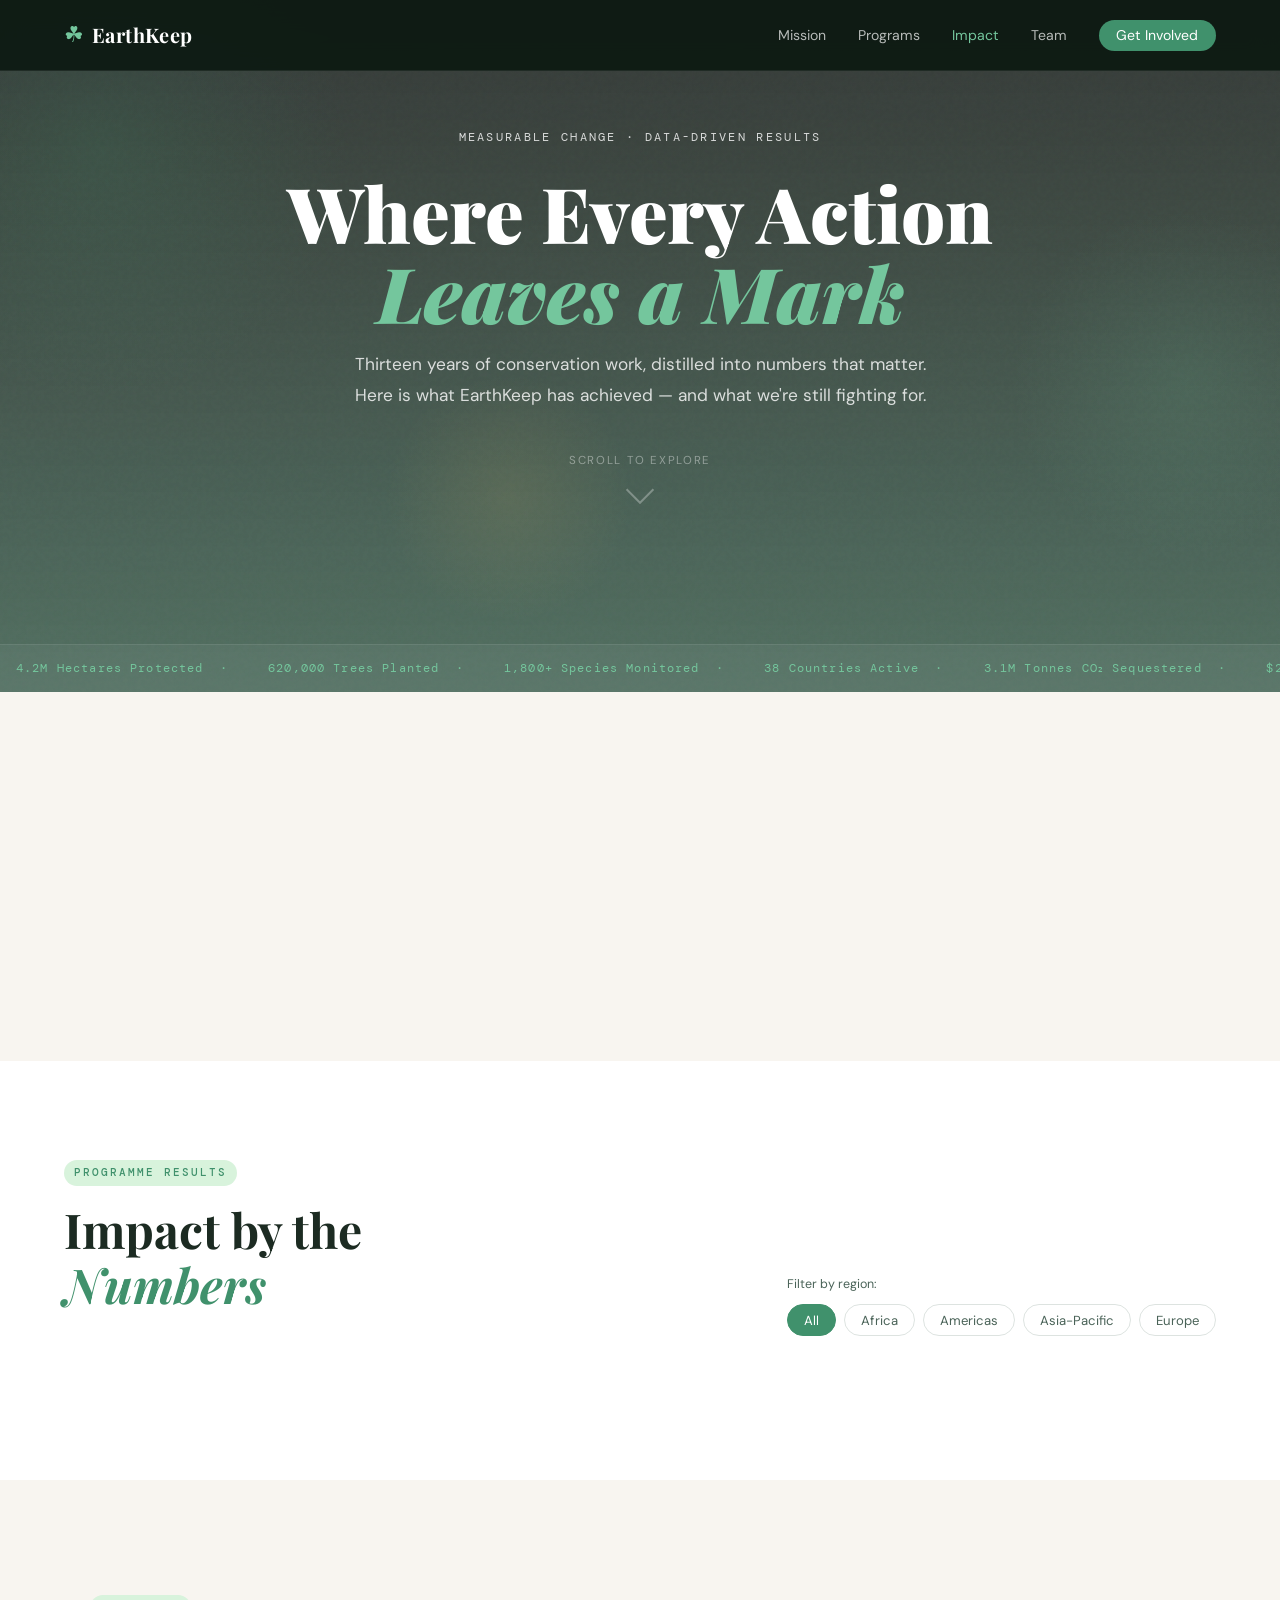
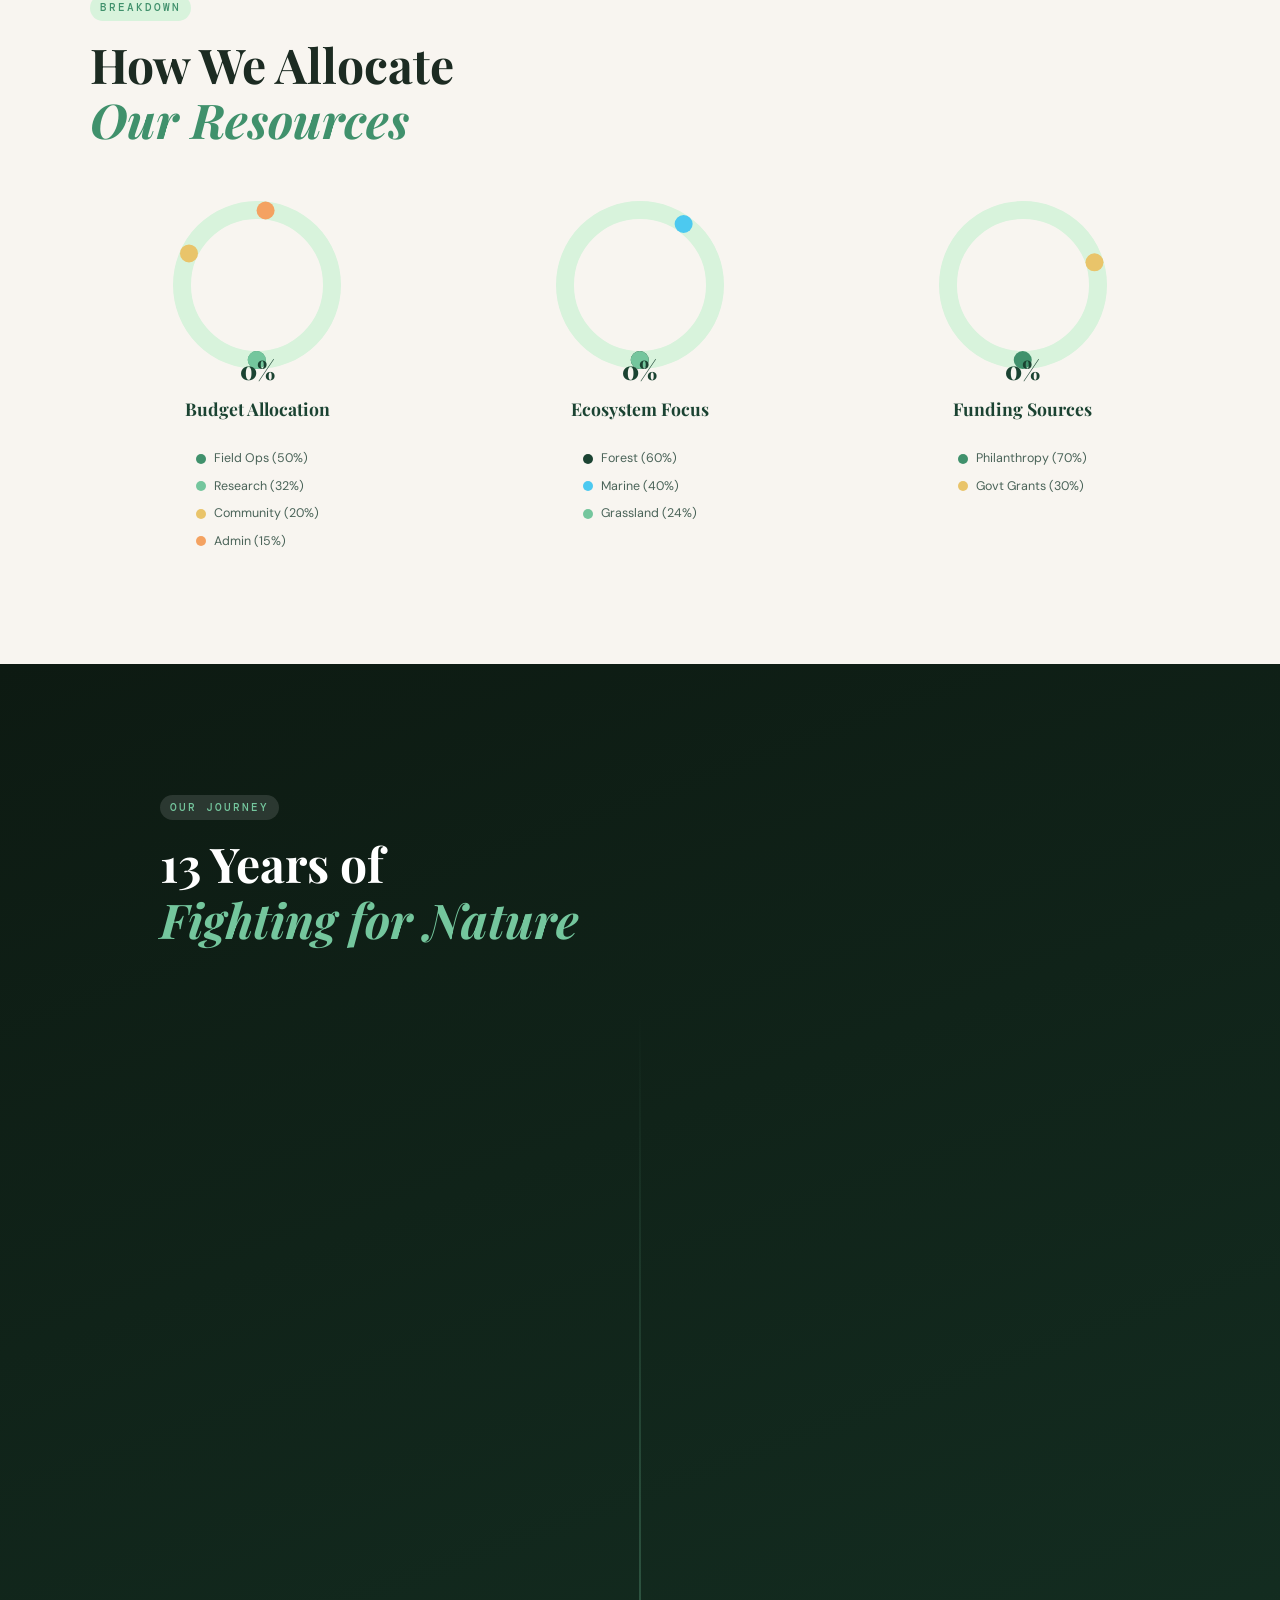
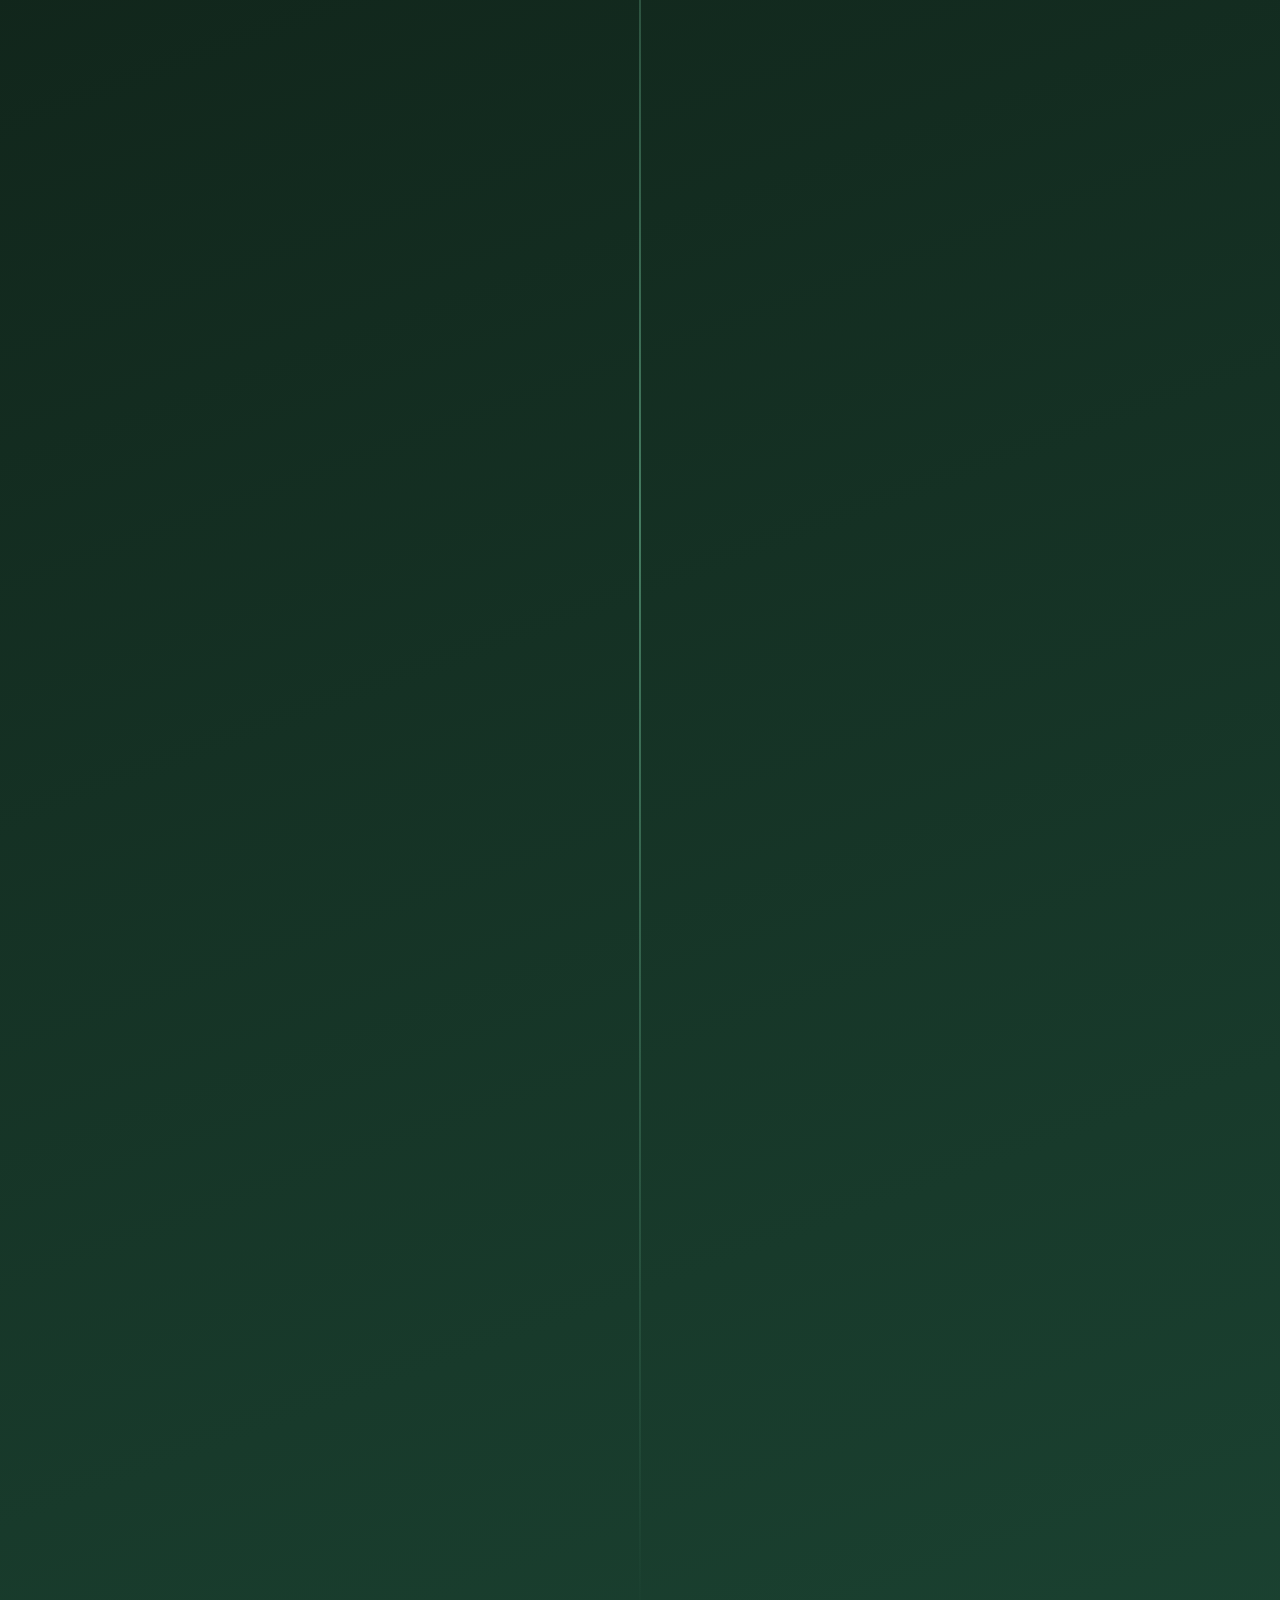
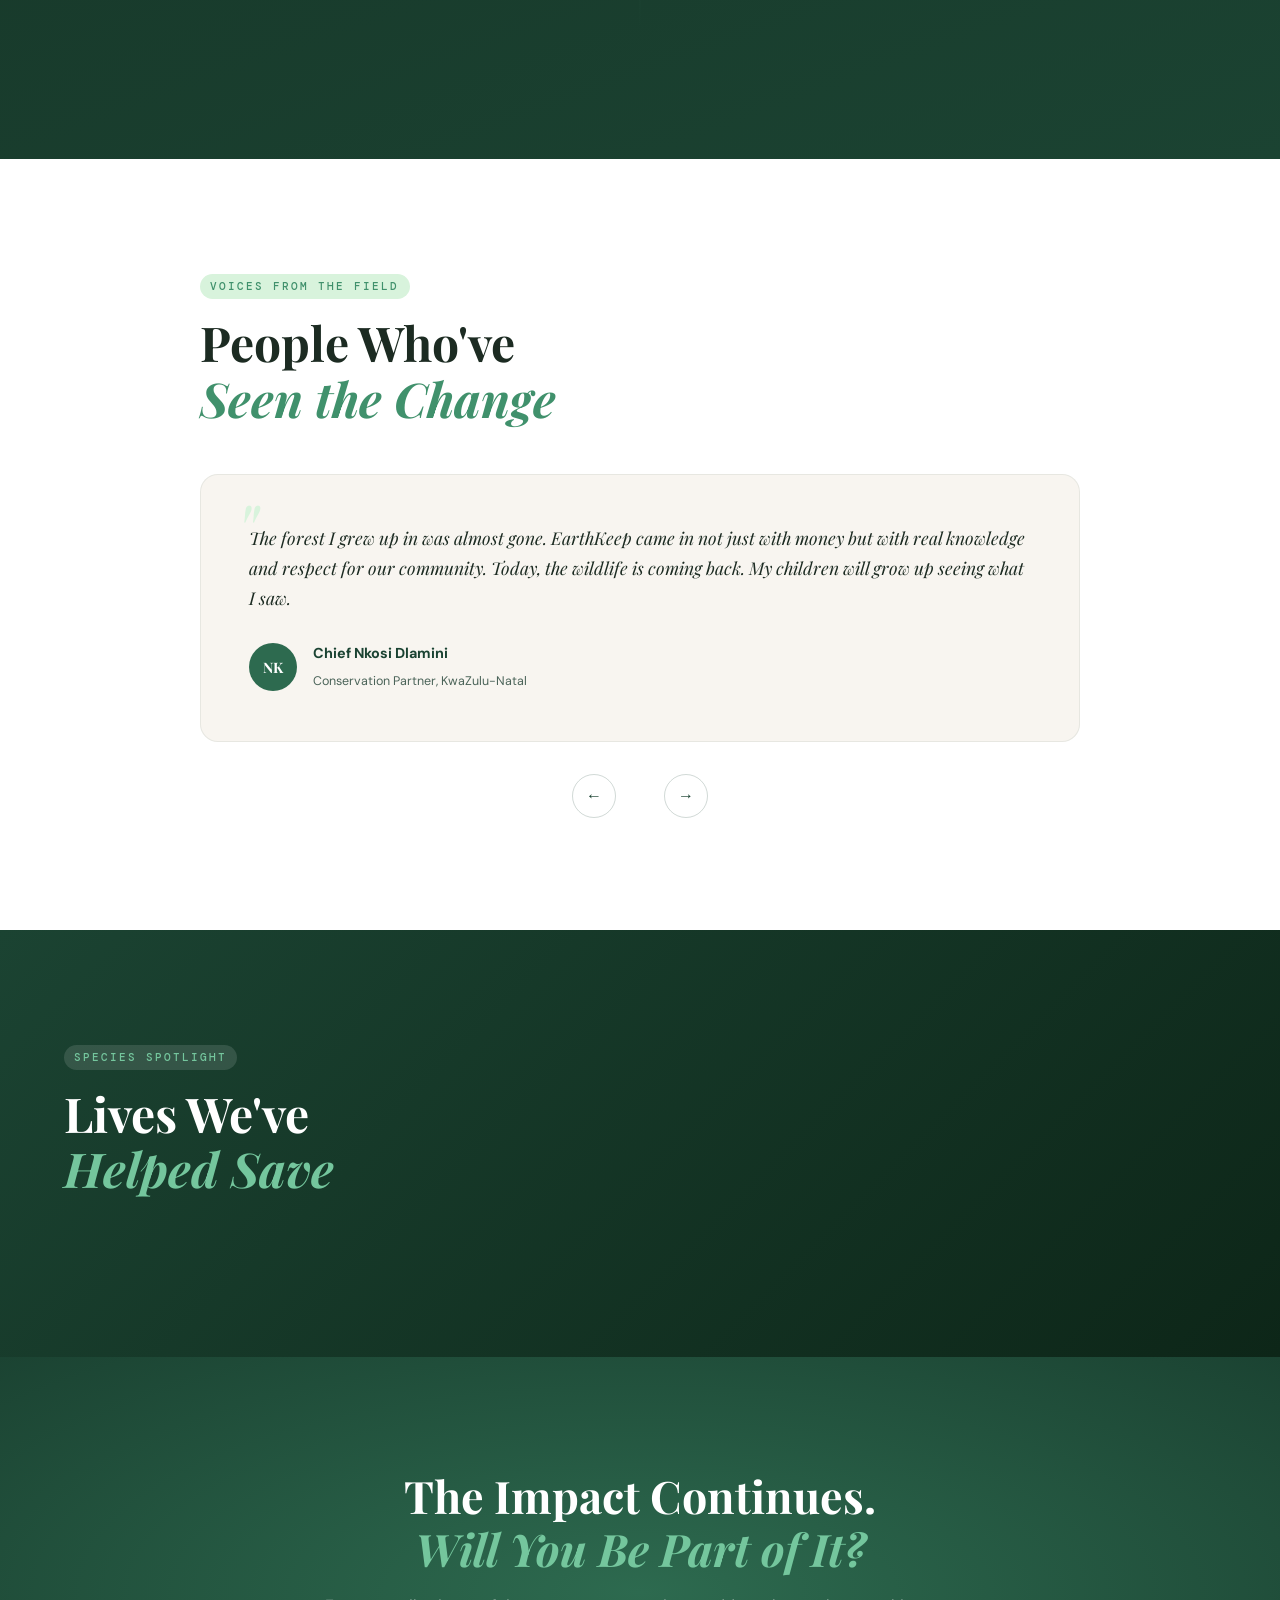
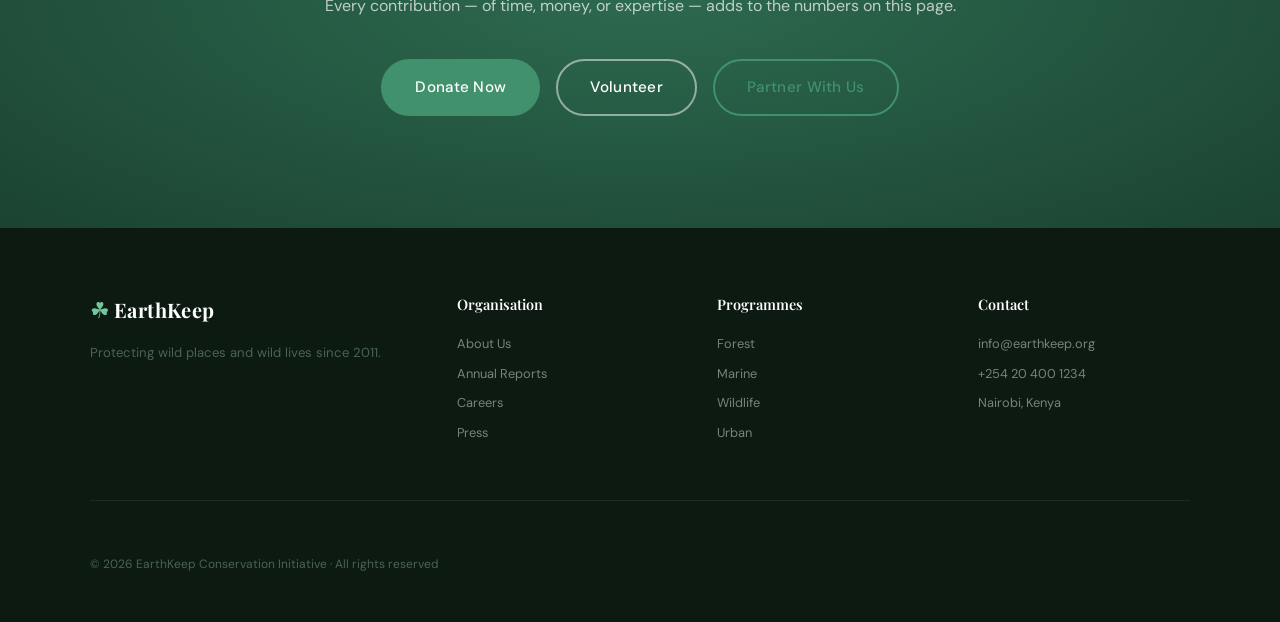
==== commit 2cda3b1a: "feat: linking" ====
--- a/impact.html
+++ b/impact.html
@@ -19,7 +19,7 @@
       <li><a href="index.html#mission">Mission</a></li>
       <li><a href="index.html#programs">Programs</a></li>
       <li><a href="impact.html" class="active">Impact</a></li>
-      <li><a href="index.html#team">Team</a></li>
+      <li><a href="team.html">Team</a></li>
       <li><a href="index.html#join" class="nav-cta">Get Involved</a></li>
     </ul>
   </nav>
--- a/styles.css
+++ b/styles.css
@@ -1253,4 +1253,114 @@
   .kpi-inner { grid-template-columns: 1fr 1fr; }
   .species-grid { grid-template-columns: 1fr; }
   .testimonial-card { padding: 2rem 1.5rem; }
+}
+
+
+
+/* team styling */
+.impact-hero{
+  min-height:70vh;
+  display:flex;
+  align-items:center;
+  justify-content:center;
+  text-align:center;
+  padding:8rem 6%;
+  background:
+  linear-gradient(rgba(17,23,20,.85),
+  rgba(27,67,50,.75)),
+  url("https://images.unsplash.com/photo-1448375240586-882707db888b?w=1600&q=80")
+  center/cover;
+}
+
+.impact-hero-content{
+  max-width:800px;
+}
+
+.impact-hero h1{
+  font-family:var(--font-display);
+  font-size:clamp(3rem,6vw,5rem);
+  color:white;
+  margin-bottom:1rem;
+}
+
+.impact-hero h1 em{
+  color:var(--green-light);
+}
+
+.impact-hero p{
+  color:rgba(255,255,255,.8);
+}
+
+.impact-stats{
+  padding:7rem 6%;
+  text-align:center;
+}
+
+.stats-grid{
+  margin-top:3rem;
+  display:grid;
+  grid-template-columns:repeat(auto-fit,minmax(220px,1fr));
+  gap:1.5rem;
+}
+
+.stat-card{
+  background:white;
+  border-radius:var(--radius);
+  padding:2rem;
+  box-shadow:var(--shadow-sm);
+  opacity:0;
+  transform:translateY(20px);
+  transition:.5s;
+}
+
+.stat-card.visible{
+  opacity:1;
+  transform:translateY(0);
+}
+
+.stat-card h3{
+  font-family:var(--font-display);
+  font-size:2.8rem;
+  color:var(--green-bright);
+}
+
+.impact-projects{
+  padding:7rem 6%;
+  background:var(--green-deep);
+}
+
+.projects-grid{
+  display:grid;
+  grid-template-columns:repeat(auto-fit,minmax(300px,1fr));
+  gap:1.5rem;
+  margin-top:3rem;
+}
+
+.impact-card{
+  background:rgba(255,255,255,.05);
+  border:1px solid rgba(255,255,255,.1);
+  color:white;
+  border-radius:var(--radius);
+  padding:2rem;
+  opacity:0;
+  transform:translateY(20px);
+  transition:.5s;
+}
+
+.impact-card.visible{
+  opacity:1;
+  transform:translateY(0);
+}
+
+.impact-card h3{
+  font-family:var(--font-display);
+  margin-bottom:1rem;
+}
+
+.milestones{
+  padding:7rem 6%;
+}
+
+.timeline-track{
+  margin-top:3rem;
 }
